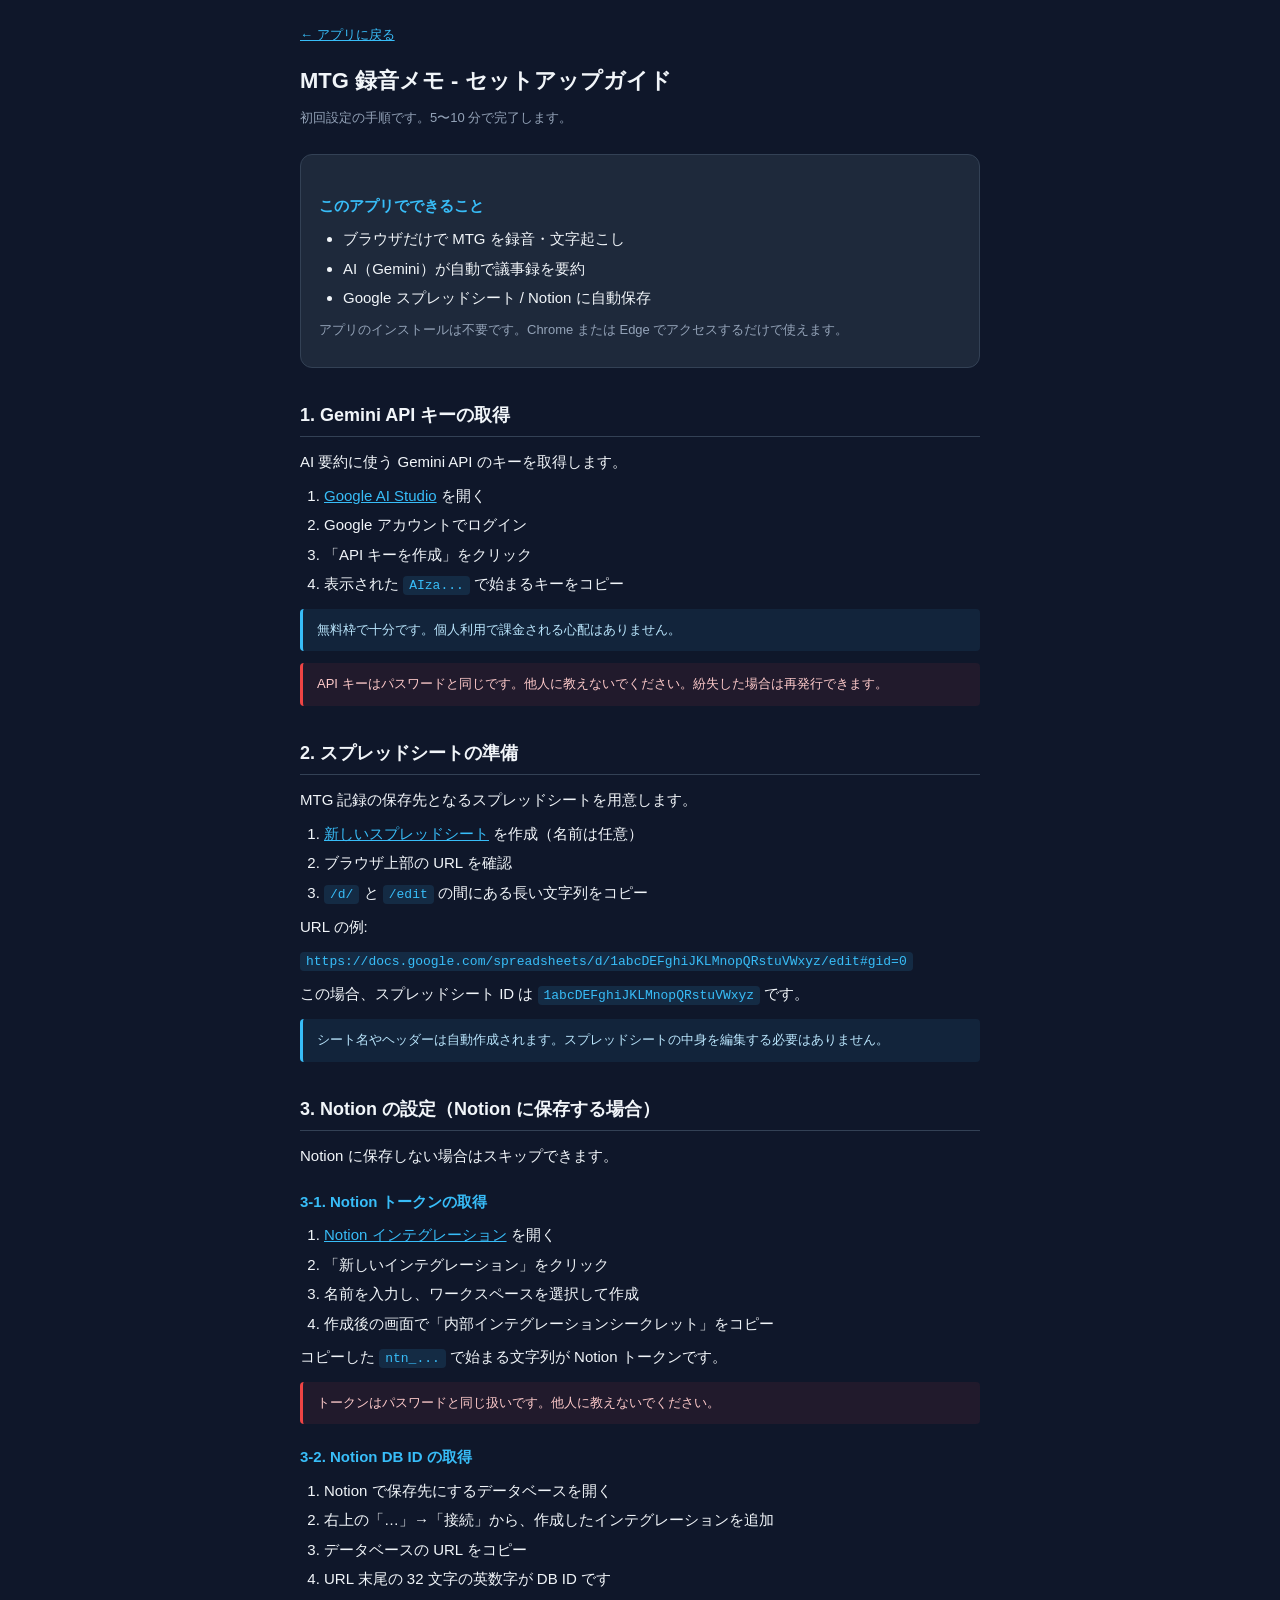
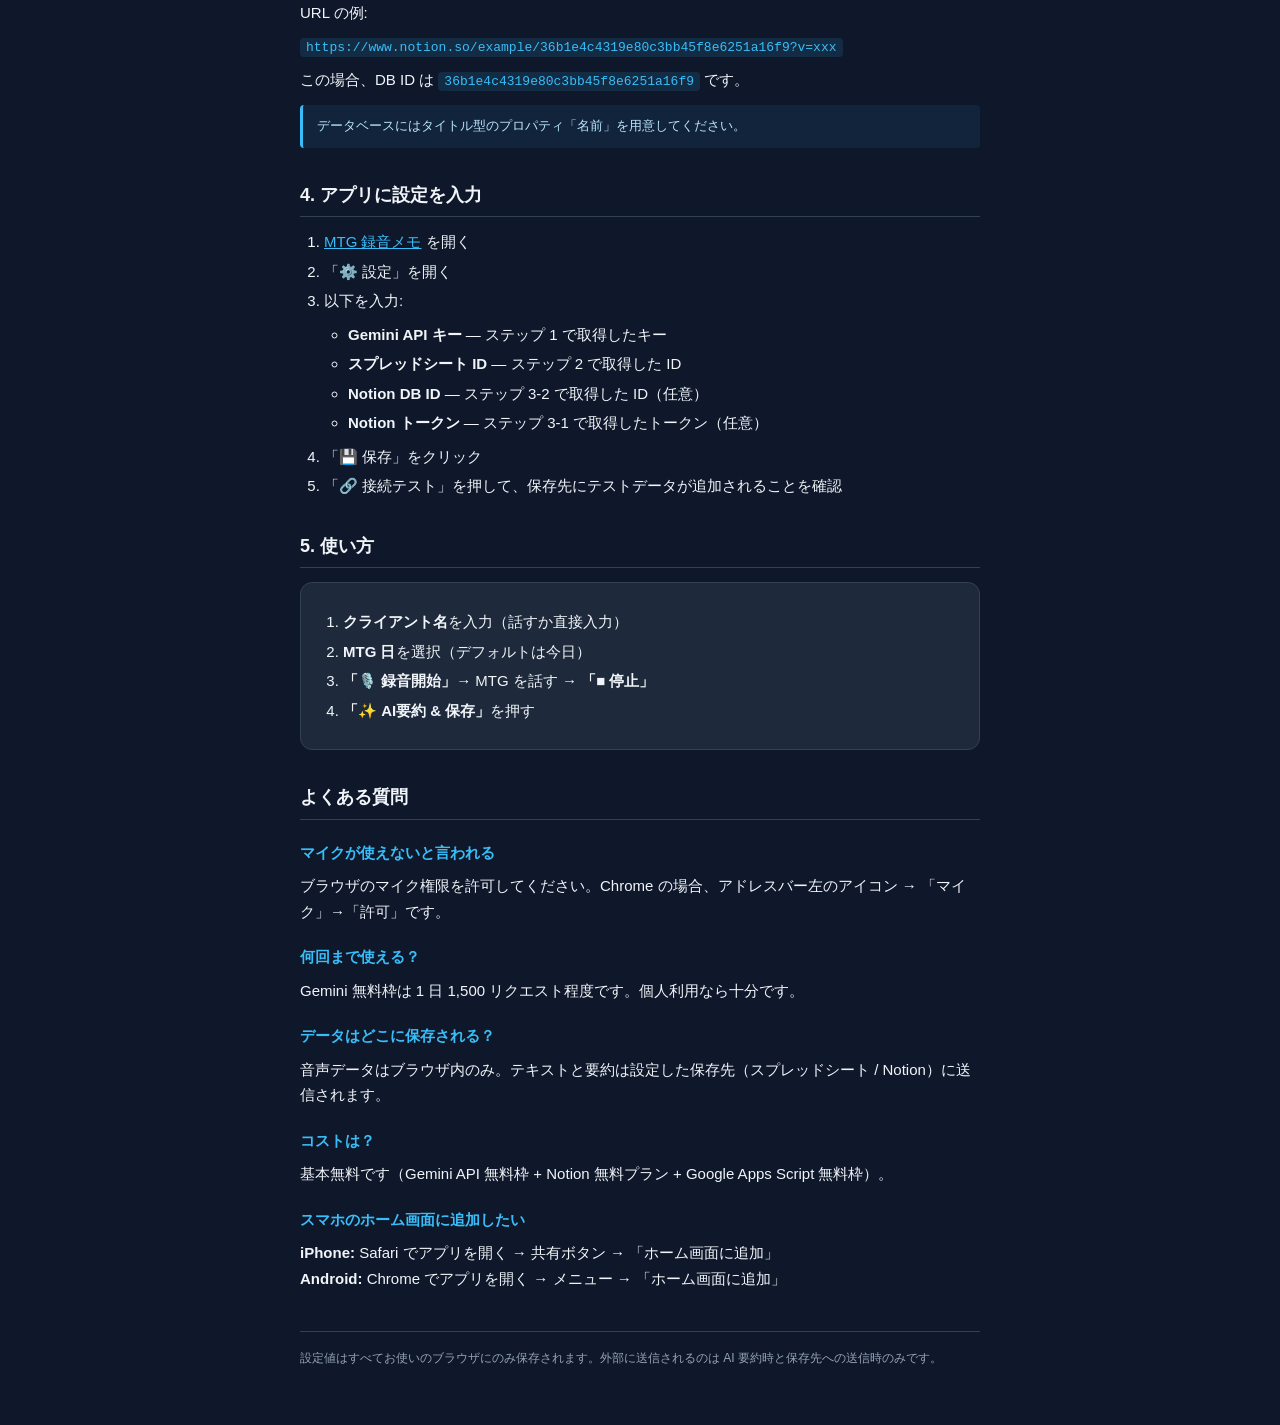
==== guide.html @ d0d7f5aa "Add guide.html for users, slim README to admin-only Create a standalone HTML setup guide served via " ====
<!DOCTYPE html>
<html lang="ja">
<head>
<meta charset="UTF-8">
<meta name="viewport" content="width=device-width, initial-scale=1.0">
<title>MTG 録音メモ - セットアップガイド</title>
<style>
:root { --bg: #0f172a; --card: #1e293b; --text: #f1f5f9; --muted: #94a3b8; --accent: #38bdf8; --border: #334155; --success: #22c55e; }
* { box-sizing: border-box; margin: 0; padding: 0; }
body { font-family: -apple-system, BlinkMacSystemFont, "Segoe UI", "Hiragino Sans", "Yu Gothic UI", sans-serif; background: var(--bg); color: var(--text); min-height: 100vh; padding: 20px 16px 60px; line-height: 1.7; }
.container { max-width: 680px; margin: 0 auto; }
h1 { font-size: 22px; margin-bottom: 4px; }
.subtitle { color: var(--muted); font-size: 13px; margin-bottom: 24px; }
h2 { font-size: 18px; margin: 32px 0 12px; padding-bottom: 6px; border-bottom: 1px solid var(--border); }
h3 { font-size: 15px; margin: 20px 0 8px; color: var(--accent); }
p { margin: 8px 0; font-size: 15px; }
ul, ol { margin: 8px 0 8px 24px; font-size: 15px; }
li { margin: 4px 0; }
code { background: rgba(56,189,248,.12); color: var(--accent); padding: 2px 6px; border-radius: 4px; font-size: 13px; word-break: break-all; }
a { color: var(--accent); }
.card { background: var(--card); border: 1px solid var(--border); border-radius: 12px; padding: 18px; margin: 14px 0; }
.note { background: rgba(56,189,248,.08); border-left: 3px solid var(--accent); padding: 10px 14px; border-radius: 4px; font-size: 13px; color: #bae6fd; margin: 12px 0; }
.warn { background: rgba(239,68,68,.08); border-left: 3px solid #ef4444; padding: 10px 14px; border-radius: 4px; font-size: 13px; color: #fecaca; margin: 12px 0; }
.back { display: inline-block; margin-bottom: 16px; font-size: 13px; }
</style>
</head>
<body>
<div class="container">

<a class="back" href="./">← アプリに戻る</a>
<h1>MTG 録音メモ - セットアップガイド</h1>
<p class="subtitle">初回設定の手順です。5〜10 分で完了します。</p>

<div class="card">
  <h3>このアプリでできること</h3>
  <ul>
    <li>ブラウザだけで MTG を録音・文字起こし</li>
    <li>AI（Gemini）が自動で議事録を要約</li>
    <li>Google スプレッドシート / Notion に自動保存</li>
  </ul>
  <p style="font-size:13px;color:var(--muted);margin-top:8px;">アプリのインストールは不要です。Chrome または Edge でアクセスするだけで使えます。</p>
</div>

<h2>1. Gemini API キーの取得</h2>
<p>AI 要約に使う Gemini API のキーを取得します。</p>
<ol>
  <li><a href="https://aistudio.google.com/app/apikey" target="_blank" rel="noopener">Google AI Studio</a> を開く</li>
  <li>Google アカウントでログイン</li>
  <li>「API キーを作成」をクリック</li>
  <li>表示された <code>AIza...</code> で始まるキーをコピー</li>
</ol>
<div class="note">無料枠で十分です。個人利用で課金される心配はありません。</div>
<div class="warn">API キーはパスワードと同じです。他人に教えないでください。紛失した場合は再発行できます。</div>

<h2>2. スプレッドシートの準備</h2>
<p>MTG 記録の保存先となるスプレッドシートを用意します。</p>
<ol>
  <li><a href="https://sheets.new" target="_blank" rel="noopener">新しいスプレッドシート</a> を作成（名前は任意）</li>
  <li>ブラウザ上部の URL を確認</li>
  <li><code>/d/</code> と <code>/edit</code> の間にある長い文字列をコピー</li>
</ol>
<p>URL の例:</p>
<p><code>https://docs.google.com/spreadsheets/d/1abcDEFghiJKLMnopQRstuVWxyz/edit#gid=0</code></p>
<p>この場合、スプレッドシート ID は <code>1abcDEFghiJKLMnopQRstuVWxyz</code> です。</p>
<div class="note">シート名やヘッダーは自動作成されます。スプレッドシートの中身を編集する必要はありません。</div>

<h2>3. Notion の設定（Notion に保存する場合）</h2>
<p>Notion に保存しない場合はスキップできます。</p>

<h3>3-1. Notion トークンの取得</h3>
<ol>
  <li><a href="https://www.notion.so/my-integrations" target="_blank" rel="noopener">Notion インテグレーション</a> を開く</li>
  <li>「新しいインテグレーション」をクリック</li>
  <li>名前を入力し、ワークスペースを選択して作成</li>
  <li>作成後の画面で「内部インテグレーションシークレット」をコピー</li>
</ol>
<p>コピーした <code>ntn_...</code> で始まる文字列が Notion トークンです。</p>
<div class="warn">トークンはパスワードと同じ扱いです。他人に教えないでください。</div>

<h3>3-2. Notion DB ID の取得</h3>
<ol>
  <li>Notion で保存先にするデータベースを開く</li>
  <li>右上の「…」→「接続」から、作成したインテグレーションを追加</li>
  <li>データベースの URL をコピー</li>
  <li>URL 末尾の 32 文字の英数字が DB ID です</li>
</ol>
<p>URL の例:</p>
<p><code>https://www.notion.so/example/36b1e4c4319e80c3bb45f8e6251a16f9?v=xxx</code></p>
<p>この場合、DB ID は <code>36b1e4c4319e80c3bb45f8e6251a16f9</code> です。</p>
<div class="note">データベースにはタイトル型のプロパティ「名前」を用意してください。</div>

<h2>4. アプリに設定を入力</h2>
<ol>
  <li><a href="./">MTG 録音メモ</a> を開く</li>
  <li>「⚙️ 設定」を開く</li>
  <li>以下を入力:
    <ul>
      <li><strong>Gemini API キー</strong> — ステップ 1 で取得したキー</li>
      <li><strong>スプレッドシート ID</strong> — ステップ 2 で取得した ID</li>
      <li><strong>Notion DB ID</strong> — ステップ 3-2 で取得した ID（任意）</li>
      <li><strong>Notion トークン</strong> — ステップ 3-1 で取得したトークン（任意）</li>
    </ul>
  </li>
  <li>「💾 保存」をクリック</li>
  <li>「🔗 接続テスト」を押して、保存先にテストデータが追加されることを確認</li>
</ol>

<h2>5. 使い方</h2>
<div class="card">
  <ol>
    <li><strong>クライアント名</strong>を入力（話すか直接入力）</li>
    <li><strong>MTG 日</strong>を選択（デフォルトは今日）</li>
    <li><strong>「🎙️ 録音開始」</strong>→ MTG を話す → <strong>「■ 停止」</strong></li>
    <li><strong>「✨ AI要約 & 保存」</strong>を押す</li>
  </ol>
</div>

<h2>よくある質問</h2>
<h3>マイクが使えないと言われる</h3>
<p>ブラウザのマイク権限を許可してください。Chrome の場合、アドレスバー左のアイコン → 「マイク」→「許可」です。</p>

<h3>何回まで使える？</h3>
<p>Gemini 無料枠は 1 日 1,500 リクエスト程度です。個人利用なら十分です。</p>

<h3>データはどこに保存される？</h3>
<p>音声データはブラウザ内のみ。テキストと要約は設定した保存先（スプレッドシート / Notion）に送信されます。</p>

<h3>コストは？</h3>
<p>基本無料です（Gemini API 無料枠 + Notion 無料プラン + Google Apps Script 無料枠）。</p>

<h3>スマホのホーム画面に追加したい</h3>
<p><strong>iPhone:</strong> Safari でアプリを開く → 共有ボタン → 「ホーム画面に追加」<br>
<strong>Android:</strong> Chrome でアプリを開く → メニュー → 「ホーム画面に追加」</p>

<div style="margin-top:40px;padding-top:16px;border-top:1px solid var(--border);font-size:12px;color:var(--muted);">
  設定値はすべてお使いのブラウザにのみ保存されます。外部に送信されるのは AI 要約時と保存先への送信時のみです。
</div>

</div>
</body>
</html>
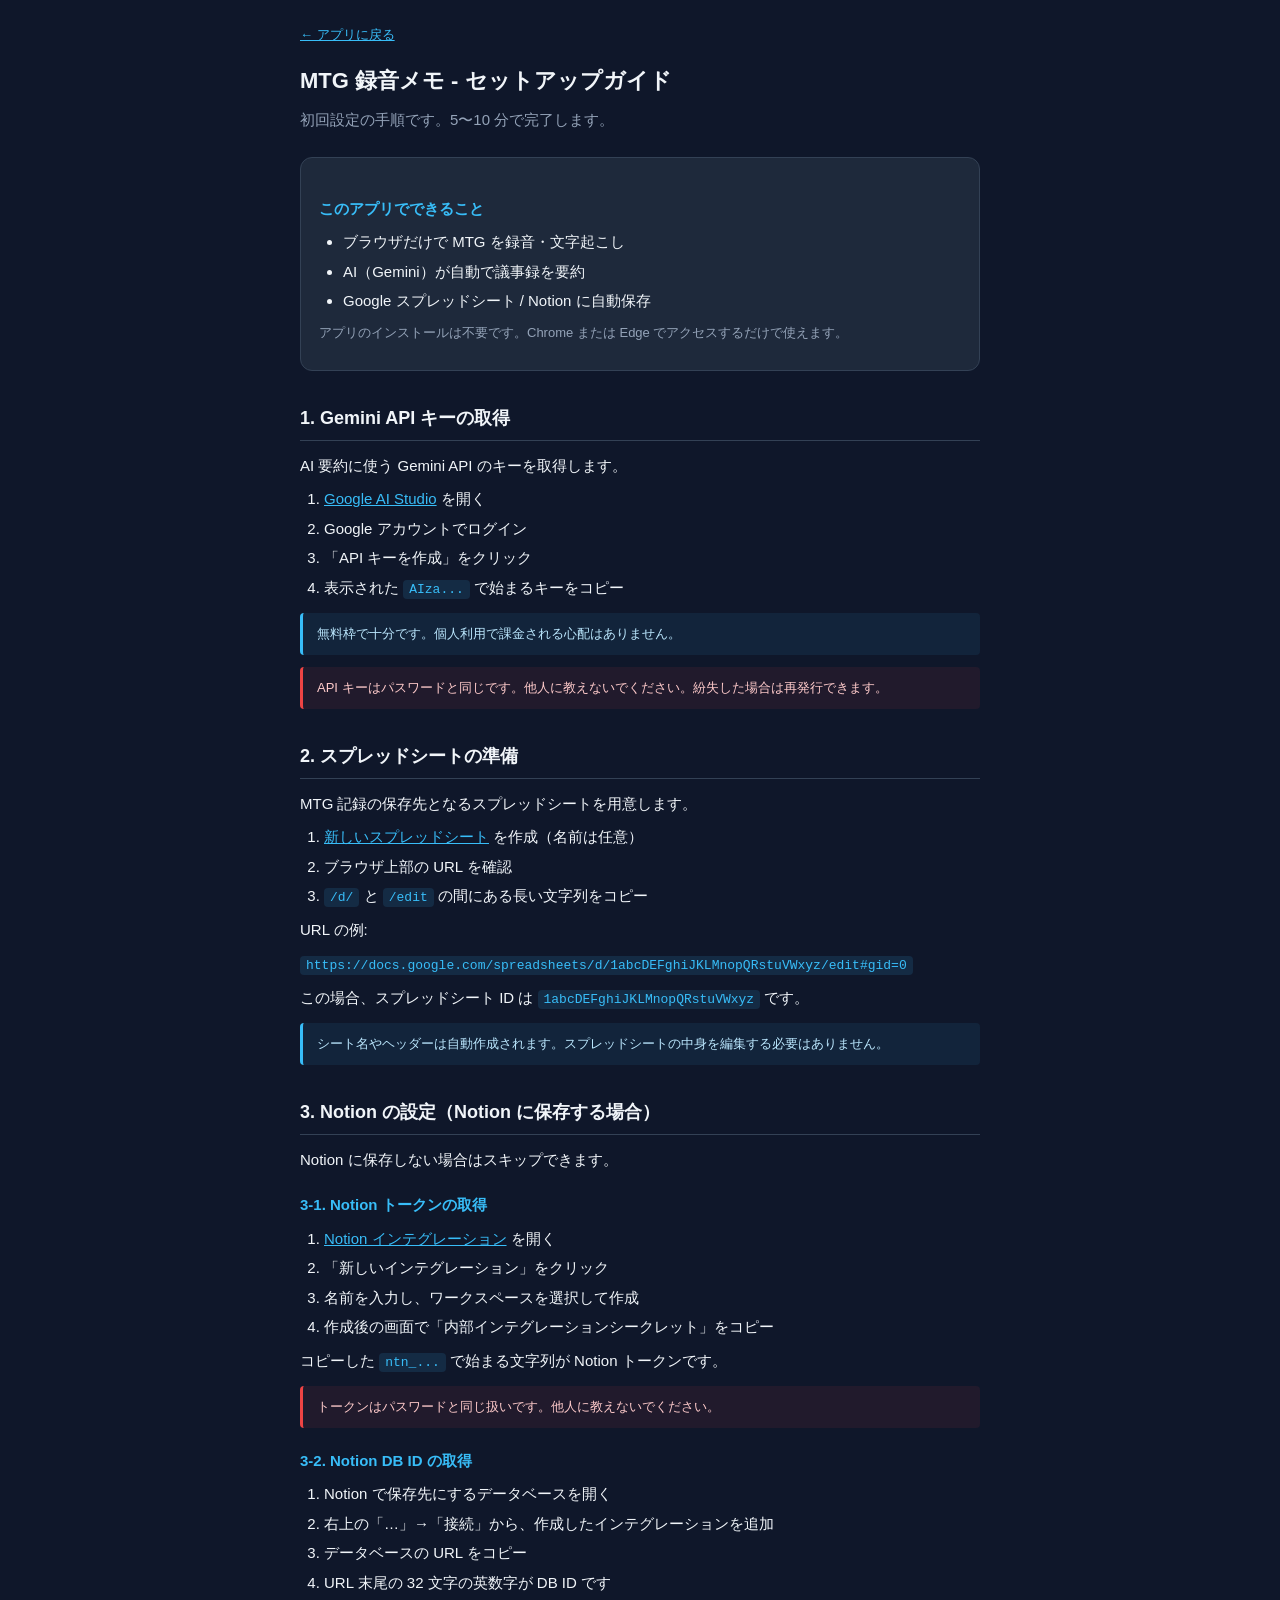
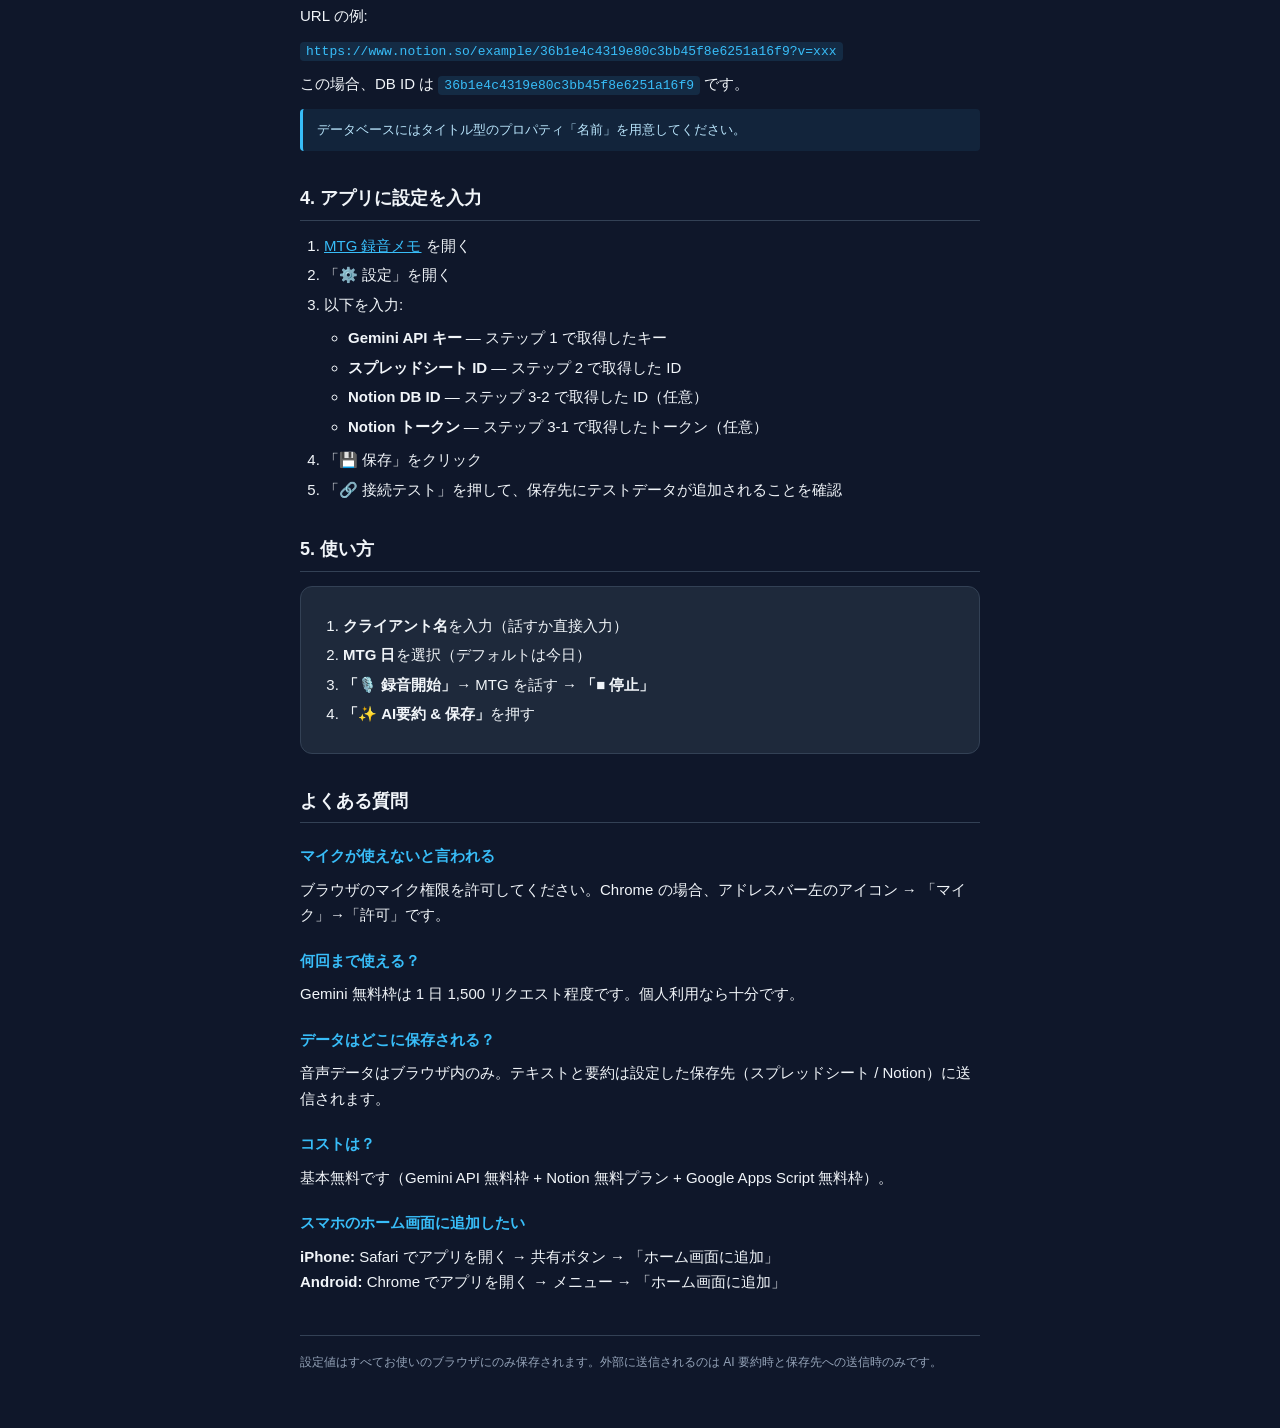
==== commit fcf6ecf6: "style: CSS を外部スタイルシート (style.css) に分離 - index.html と guide.html のインライン <style> ブロックを style.css に統合 -" ====
--- a/guide.html
+++ b/guide.html
@@ -4,27 +4,9 @@
 <meta charset="UTF-8">
 <meta name="viewport" content="width=device-width, initial-scale=1.0">
 <title>MTG 録音メモ - セットアップガイド</title>
-<style>
-:root { --bg: #0f172a; --card: #1e293b; --text: #f1f5f9; --muted: #94a3b8; --accent: #38bdf8; --border: #334155; --success: #22c55e; }
-* { box-sizing: border-box; margin: 0; padding: 0; }
-body { font-family: -apple-system, BlinkMacSystemFont, "Segoe UI", "Hiragino Sans", "Yu Gothic UI", sans-serif; background: var(--bg); color: var(--text); min-height: 100vh; padding: 20px 16px 60px; line-height: 1.7; }
-.container { max-width: 680px; margin: 0 auto; }
-h1 { font-size: 22px; margin-bottom: 4px; }
-.subtitle { color: var(--muted); font-size: 13px; margin-bottom: 24px; }
-h2 { font-size: 18px; margin: 32px 0 12px; padding-bottom: 6px; border-bottom: 1px solid var(--border); }
-h3 { font-size: 15px; margin: 20px 0 8px; color: var(--accent); }
-p { margin: 8px 0; font-size: 15px; }
-ul, ol { margin: 8px 0 8px 24px; font-size: 15px; }
-li { margin: 4px 0; }
-code { background: rgba(56,189,248,.12); color: var(--accent); padding: 2px 6px; border-radius: 4px; font-size: 13px; word-break: break-all; }
-a { color: var(--accent); }
-.card { background: var(--card); border: 1px solid var(--border); border-radius: 12px; padding: 18px; margin: 14px 0; }
-.note { background: rgba(56,189,248,.08); border-left: 3px solid var(--accent); padding: 10px 14px; border-radius: 4px; font-size: 13px; color: #bae6fd; margin: 12px 0; }
-.warn { background: rgba(239,68,68,.08); border-left: 3px solid #ef4444; padding: 10px 14px; border-radius: 4px; font-size: 13px; color: #fecaca; margin: 12px 0; }
-.back { display: inline-block; margin-bottom: 16px; font-size: 13px; }
-</style>
+<link rel="stylesheet" href="style.css">
 </head>
-<body>
+<body class="guide">
 <div class="container">
 
 <a class="back" href="./">← アプリに戻る</a>
--- a/style.css
+++ b/style.css
@@ -0,0 +1,183 @@
+/* ===== CSS 変数 ===== */
+:root {
+  --bg: #0f172a; --card: #1e293b; --text: #f1f5f9;
+  --muted: #94a3b8; --accent: #38bdf8; --danger: #ef4444;
+  --success: #22c55e; --border: #334155;
+}
+
+/* ===== リセット ===== */
+* { box-sizing: border-box; margin: 0; padding: 0; }
+
+/* ===== ベース ===== */
+body {
+  font-family: -apple-system, BlinkMacSystemFont, "Segoe UI", "Hiragino Sans", "Yu Gothic UI", sans-serif;
+  background: var(--bg); color: var(--text);
+  min-height: 100vh; padding: 20px 16px 48px;
+}
+.container { max-width: 640px; margin: 0 auto; }
+h1 { font-size: 22px; margin-bottom: 4px; }
+.subtitle { color: var(--muted); font-size: 13px; margin-bottom: 20px; }
+a { color: var(--accent); }
+
+/* ===== カード ===== */
+.card { background: var(--card); border: 1px solid var(--border); border-radius: 12px; padding: 18px; margin-bottom: 14px; }
+.card h2 { font-size: 16px; margin-bottom: 14px; display: flex; align-items: center; gap: 8px; }
+
+/* ===== フォーム ===== */
+.field-block { margin-bottom: 18px; }
+.field-label {
+  display: flex; align-items: center; justify-content: space-between;
+  font-size: 14px; font-weight: 600; margin-bottom: 8px;
+}
+.field-label .hint { font-size: 11px; font-weight: 400; color: var(--muted); }
+.field {
+  width: 100%; background: #0f172a;
+  border: 1px solid var(--border); border-radius: 8px;
+  padding: 11px 13px; color: var(--text); font-size: 15px;
+}
+.field:focus { outline: none; border-color: var(--accent); }
+
+/* ===== クライアント名インライン録音 ===== */
+.inline-rec { display: flex; gap: 8px; }
+.inline-rec .field { flex: 1; }
+.rec-btn-sm {
+  background: var(--accent); color: #0f172a;
+  border: 0; padding: 0 14px; font-size: 14px; font-weight: 600;
+  border-radius: 8px; cursor: pointer; min-height: 44px;
+  white-space: nowrap; display: inline-flex; align-items: center; gap: 4px;
+  transition: opacity .15s;
+}
+.rec-btn-sm:hover { opacity: .88; }
+.rec-btn-sm:disabled { opacity: .4; cursor: not-allowed; }
+.rec-btn-sm.recording { background: var(--danger); color: white; animation: pulse 1.2s infinite; }
+@keyframes pulse { 0%,100%{opacity:1} 50%{opacity:.7} }
+
+/* ===== MTG 内容録音エリア ===== */
+.content-rec {
+  background: #0f172a; border: 1px dashed var(--border);
+  border-radius: 8px; padding: 14px;
+}
+.rec-row { display: flex; gap: 10px; align-items: center; margin-bottom: 10px; flex-wrap: wrap; }
+.rec-btn-lg {
+  background: var(--accent); color: #0f172a;
+  border: 0; padding: 12px 22px; font-size: 15px; font-weight: 700;
+  border-radius: 8px; cursor: pointer; min-height: 48px;
+  display: inline-flex; align-items: center; gap: 6px;
+  transition: opacity .15s;
+}
+.rec-btn-lg:hover { opacity: .88; }
+.rec-btn-lg:disabled { opacity: .4; cursor: not-allowed; }
+.rec-btn-lg.recording { background: var(--danger); color: white; }
+.stop-btn { background: var(--danger); color: white; border: 0; padding: 12px 22px; font-size: 15px; font-weight: 700; border-radius: 8px; cursor: pointer; min-height: 48px; }
+.stop-btn:disabled { opacity: .4; cursor: not-allowed; }
+
+.rec-status { display: flex; align-items: center; gap: 8px; font-size: 13px; color: var(--muted); }
+.dot { width: 8px; height: 8px; border-radius: 50%; background: var(--muted); }
+.dot.live { background: var(--danger); animation: blink 1s ease-in-out infinite; }
+@keyframes blink { 0%,100%{opacity:1} 50%{opacity:.2} }
+.timer { font-variant-numeric: tabular-nums; font-weight: 700; min-width: 48px; }
+
+.transcript {
+  min-height: 80px; max-height: 220px; overflow-y: auto;
+  padding: 10px 12px; background: rgba(15,23,42,.6);
+  border-radius: 6px; font-size: 14px; line-height: 1.55;
+  white-space: pre-wrap; word-break: break-word;
+}
+.transcript .interim { color: var(--muted); }
+.transcript .ph { color: var(--muted); font-style: italic; }
+
+/* ===== 保存ボタン・保存先選択 ===== */
+.save-area { padding-top: 6px; }
+.save-btn {
+  width: 100%; background: var(--success); color: #0f172a;
+  border: 0; padding: 16px; font-size: 16px; font-weight: 700;
+  border-radius: 10px; cursor: pointer; min-height: 56px;
+  transition: opacity .15s;
+}
+.save-btn:hover { opacity: .9; }
+.save-btn:disabled { background: var(--border); color: var(--muted); cursor: not-allowed; }
+
+.dest-row { display: flex; gap: 10px; flex-wrap: wrap; }
+.dest-chip {
+  display: inline-flex; align-items: center; gap: 6px;
+  background: #0f172a; border: 2px solid var(--border);
+  border-radius: 8px; padding: 10px 14px; cursor: pointer;
+  font-size: 14px; transition: border-color .15s, background .15s;
+  min-height: 44px;
+}
+.dest-chip:has(input:checked) { border-color: var(--accent); background: rgba(56,189,248,.1); }
+.dest-chip input { margin: 0; cursor: pointer; }
+
+/* ===== 保存中オーバーレイ ===== */
+.saving-overlay {
+  position: fixed; inset: 0; background: rgba(15,23,42,.92);
+  display: none; align-items: center; justify-content: center;
+  z-index: 999; padding: 20px;
+}
+.saving-overlay.show { display: flex; }
+.saving-box {
+  background: var(--card); border: 1px solid var(--border);
+  border-radius: 12px; padding: 24px; max-width: 400px; width: 100%;
+}
+.saving-title { font-size: 18px; font-weight: 700; margin-bottom: 20px; text-align: center; }
+.saving-list { display: flex; flex-direction: column; gap: 14px; }
+.saving-row { display: flex; align-items: center; gap: 10px; font-size: 14px; }
+.saving-icon { font-size: 20px; width: 28px; text-align: center; }
+.saving-row.pending { color: var(--muted); }
+.saving-done-btn { margin-top: 18px; width: 100%; background: var(--accent); color: #0f172a; border: 0; padding: 12px; font-size: 14px; font-weight: 700; border-radius: 8px; cursor: pointer; display: none; }
+.saving-done-btn.show { display: block; }
+
+/* ===== 録音履歴リスト ===== */
+.list-top { display: flex; justify-content: space-between; align-items: center; margin-bottom: 12px; flex-wrap: wrap; gap: 8px; }
+.list-top h2 { font-size: 16px; }
+.search { background: #0f172a; border: 1px solid var(--border); border-radius: 8px; padding: 7px 11px; color: var(--text); font-size: 13px; width: 170px; }
+.badge { background: var(--border); color: var(--text); padding: 1px 7px; border-radius: 10px; font-size: 11px; }
+.mtg-card { background: #0f172a; border: 1px solid var(--border); border-radius: 10px; padding: 14px; margin-bottom: 10px; }
+.mtg-client { font-size: 17px; font-weight: 700; margin-bottom: 2px; }
+.mtg-date   { font-size: 13px; color: var(--accent); margin-bottom: 6px; }
+.mtg-meta   { font-size: 11px; color: var(--muted); display: flex; gap: 10px; margin-bottom: 8px; flex-wrap: wrap; }
+.mtg-summary {
+  font-size: 13px; color: #d1fae5;
+  background: rgba(34,197,94,.08); border-left: 3px solid var(--success);
+  padding: 8px 10px; border-radius: 4px; line-height: 1.55;
+  margin-bottom: 8px; white-space: pre-wrap; word-break: break-word;
+}
+.mtg-sent   { font-size: 11px; color: var(--success); margin-bottom: 6px; }
+.mtg-audio  { width: 100%; height: 32px; margin: 6px 0; display: block; }
+.mtg-actions { display: flex; gap: 6px; flex-wrap: wrap; }
+.empty      { text-align: center; color: var(--muted); padding: 28px; font-size: 14px; }
+
+.btn-ghost { background: transparent; color: var(--text); border: 1px solid var(--border); padding: 8px 14px; font-size: 13px; border-radius: 6px; cursor: pointer; }
+.btn-ghost:hover { opacity: .8; }
+
+.notice { background: rgba(239,68,68,.1); border: 1px solid var(--danger); color: #fecaca; padding: 10px 12px; border-radius: 8px; margin-bottom: 12px; font-size: 13px; }
+.info   { background: rgba(56,189,248,.1); border: 1px solid var(--accent); color: #bae6fd; padding: 10px 12px; border-radius: 8px; margin-bottom: 12px; font-size: 13px; line-height: 1.5; }
+
+/* ===== 設定パネル ===== */
+details > summary { cursor: pointer; font-size: 14px; font-weight: 600; user-select: none; padding: 2px 0; }
+details[open] > summary { margin-bottom: 14px; }
+.set-row { display: flex; gap: 8px; align-items: center; flex-wrap: wrap; margin-bottom: 10px; }
+.set-row input[type="password"], .set-row select {
+  flex: 1; min-width: 200px; background: #0f172a;
+  border: 1px solid var(--border); border-radius: 6px;
+  padding: 7px 10px; color: var(--text); font-size: 13px;
+}
+.flash { font-size: 12px; color: var(--success); opacity: 0; transition: opacity .2s; }
+.flash.show { opacity: 1; }
+.set-note { font-size: 11px; color: var(--muted); margin-top: 6px; line-height: 1.5; }
+.set-label { font-size: 12px; color: var(--muted); margin-bottom: 4px; display: block; }
+
+/* ===== セットアップガイド (guide.html: <body class="guide">) ===== */
+.guide { padding-bottom: 60px; line-height: 1.7; }
+.guide .container { max-width: 680px; }
+.guide .subtitle { margin-bottom: 24px; }
+.guide .card { margin: 14px 0; }
+.guide h2 { font-size: 18px; margin: 32px 0 12px; padding-bottom: 6px; border-bottom: 1px solid var(--border); }
+.guide h3 { font-size: 15px; margin: 20px 0 8px; color: var(--accent); }
+.guide p { margin: 8px 0; font-size: 15px; }
+.guide ul, .guide ol { margin: 8px 0 8px 24px; font-size: 15px; }
+.guide li { margin: 4px 0; }
+.guide code { background: rgba(56,189,248,.12); color: var(--accent); padding: 2px 6px; border-radius: 4px; font-size: 13px; word-break: break-all; }
+.note { background: rgba(56,189,248,.08); border-left: 3px solid var(--accent); padding: 10px 14px; border-radius: 4px; font-size: 13px; color: #bae6fd; margin: 12px 0; }
+.warn { background: rgba(239,68,68,.08); border-left: 3px solid #ef4444; padding: 10px 14px; border-radius: 4px; font-size: 13px; color: #fecaca; margin: 12px 0; }
+.back { display: inline-block; margin-bottom: 16px; font-size: 13px; }
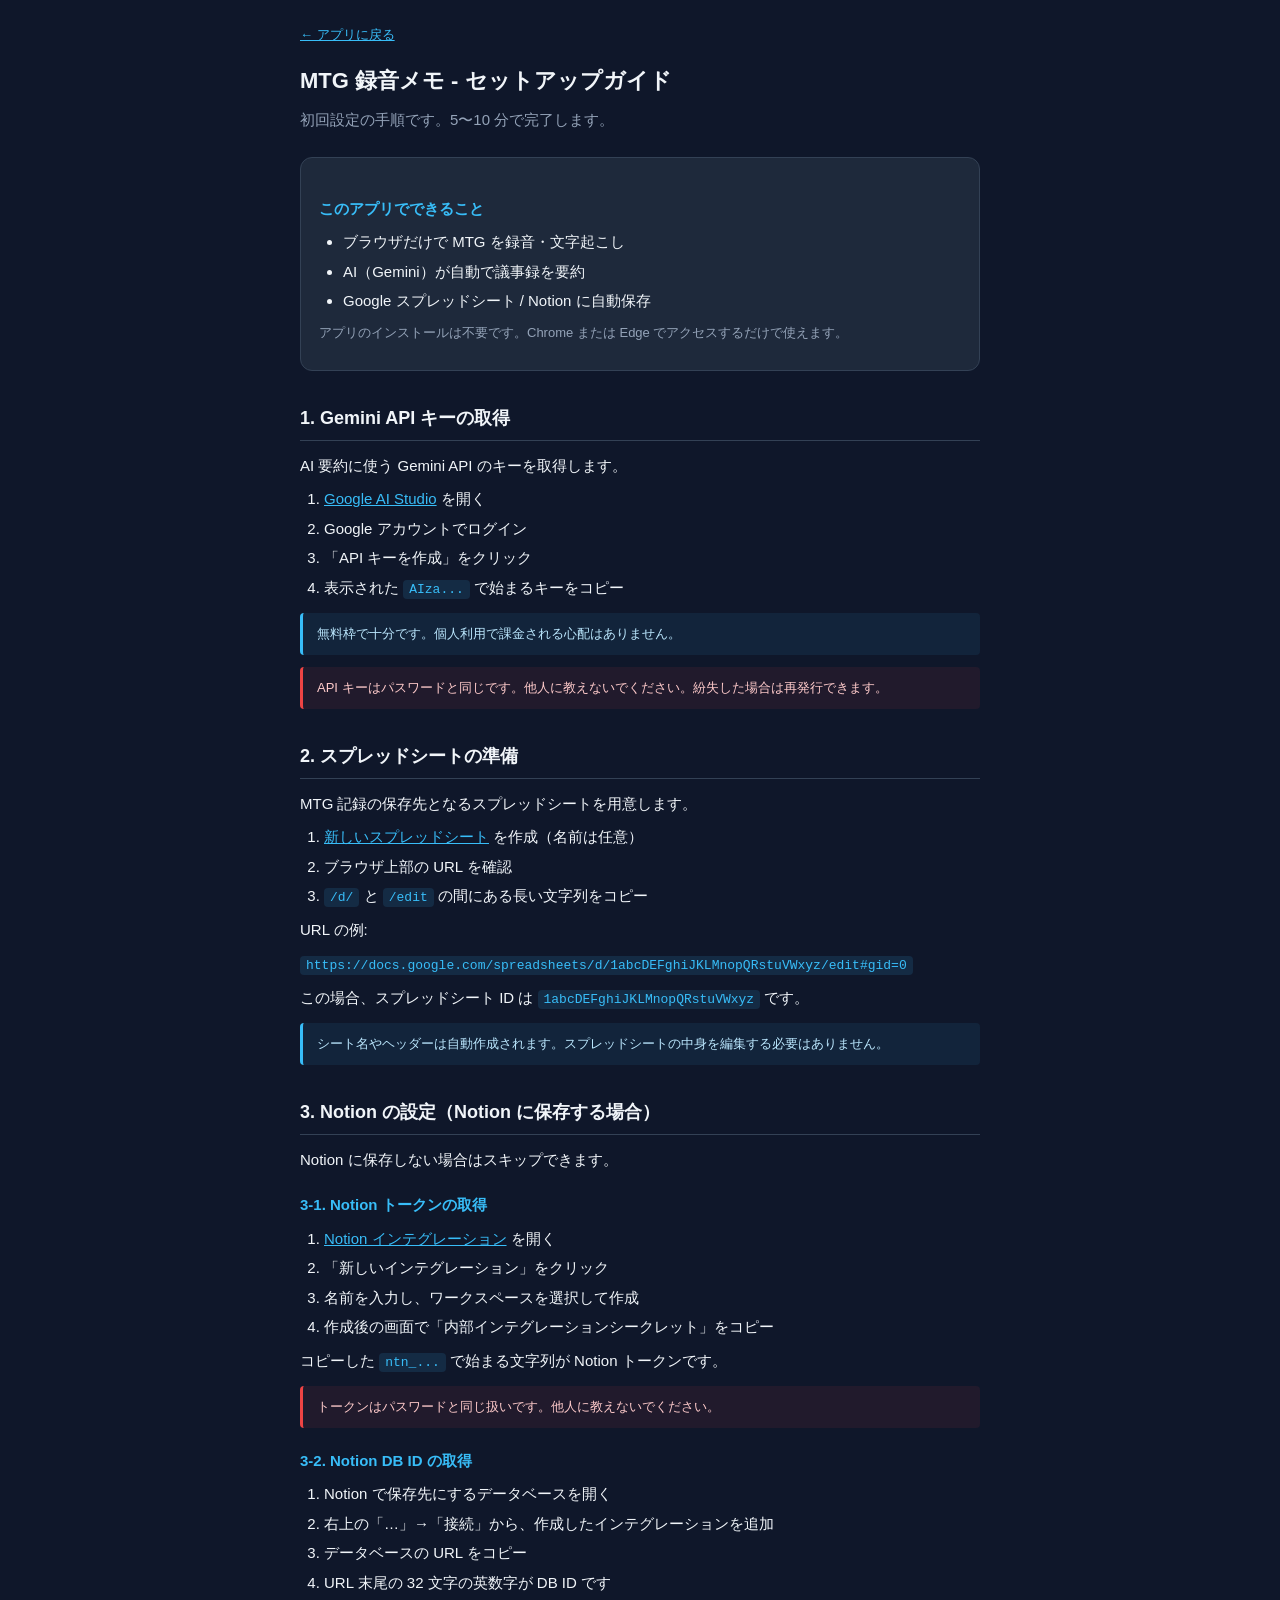
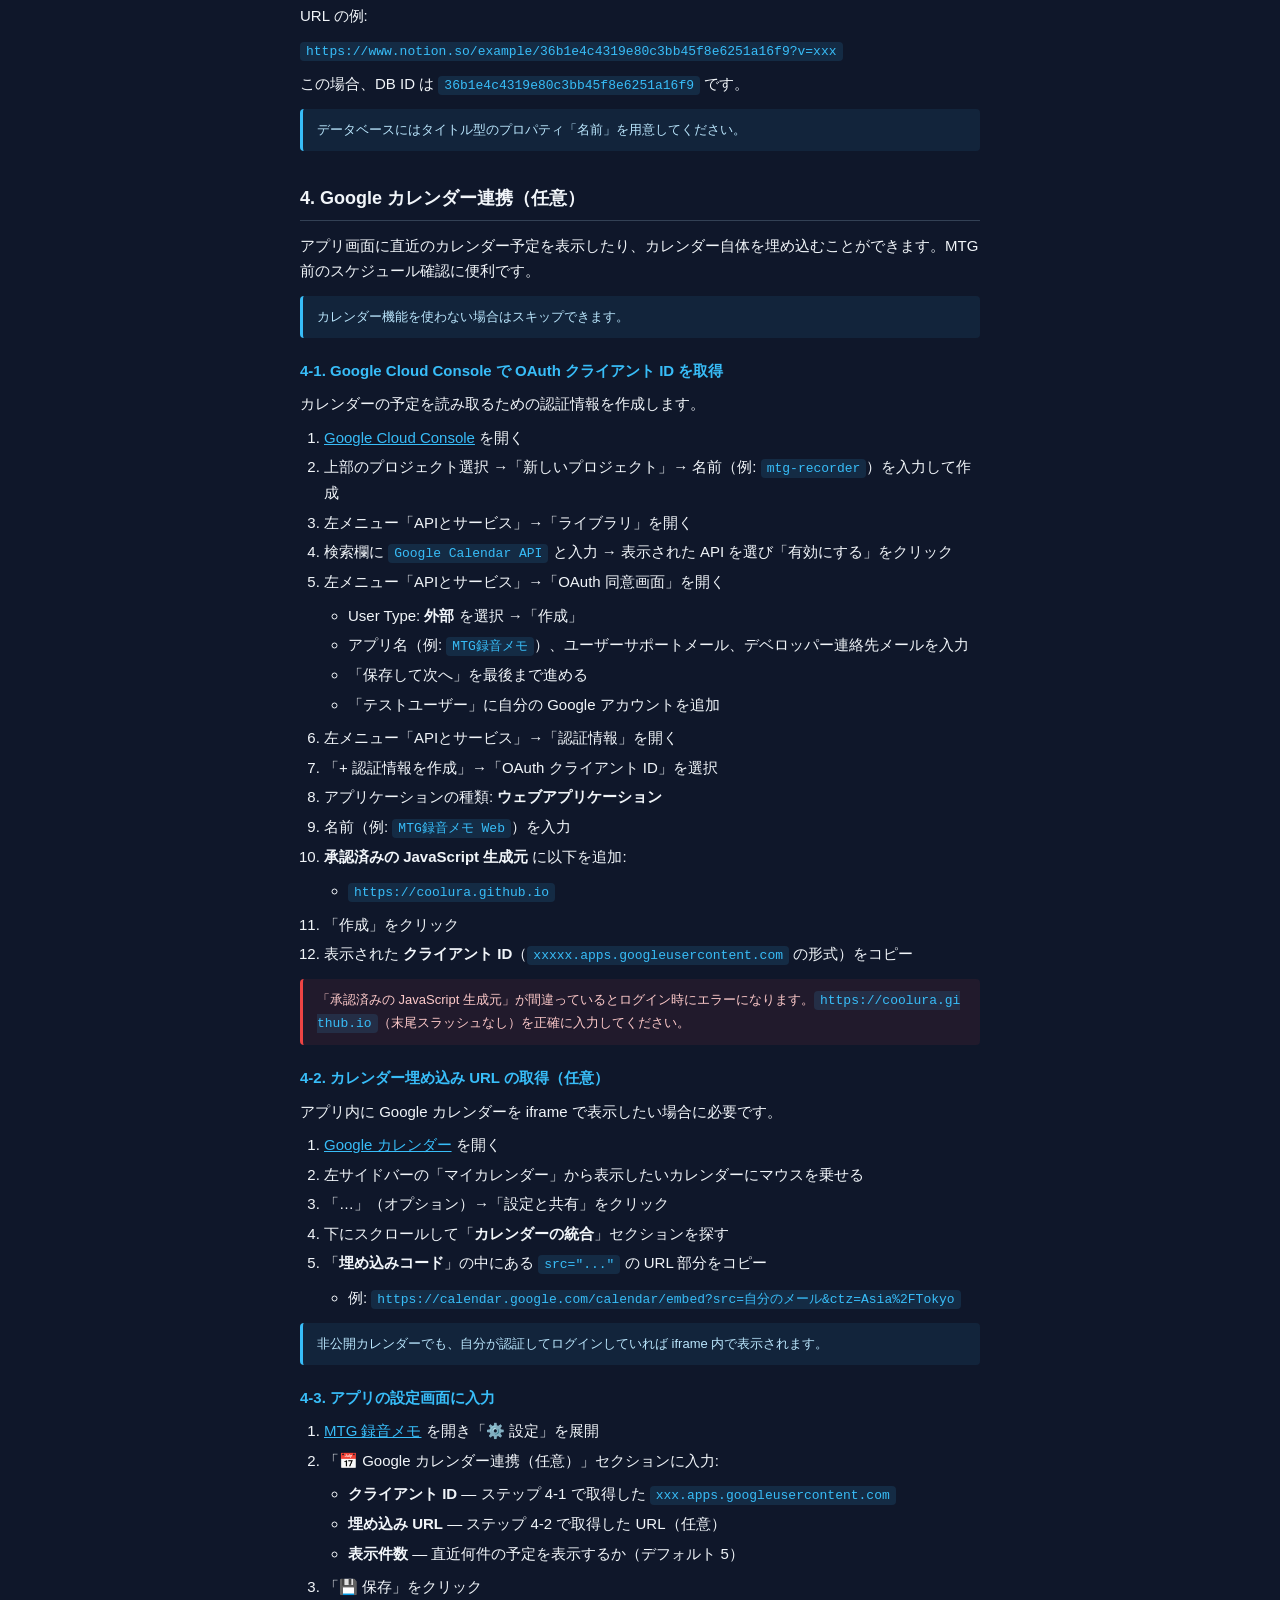
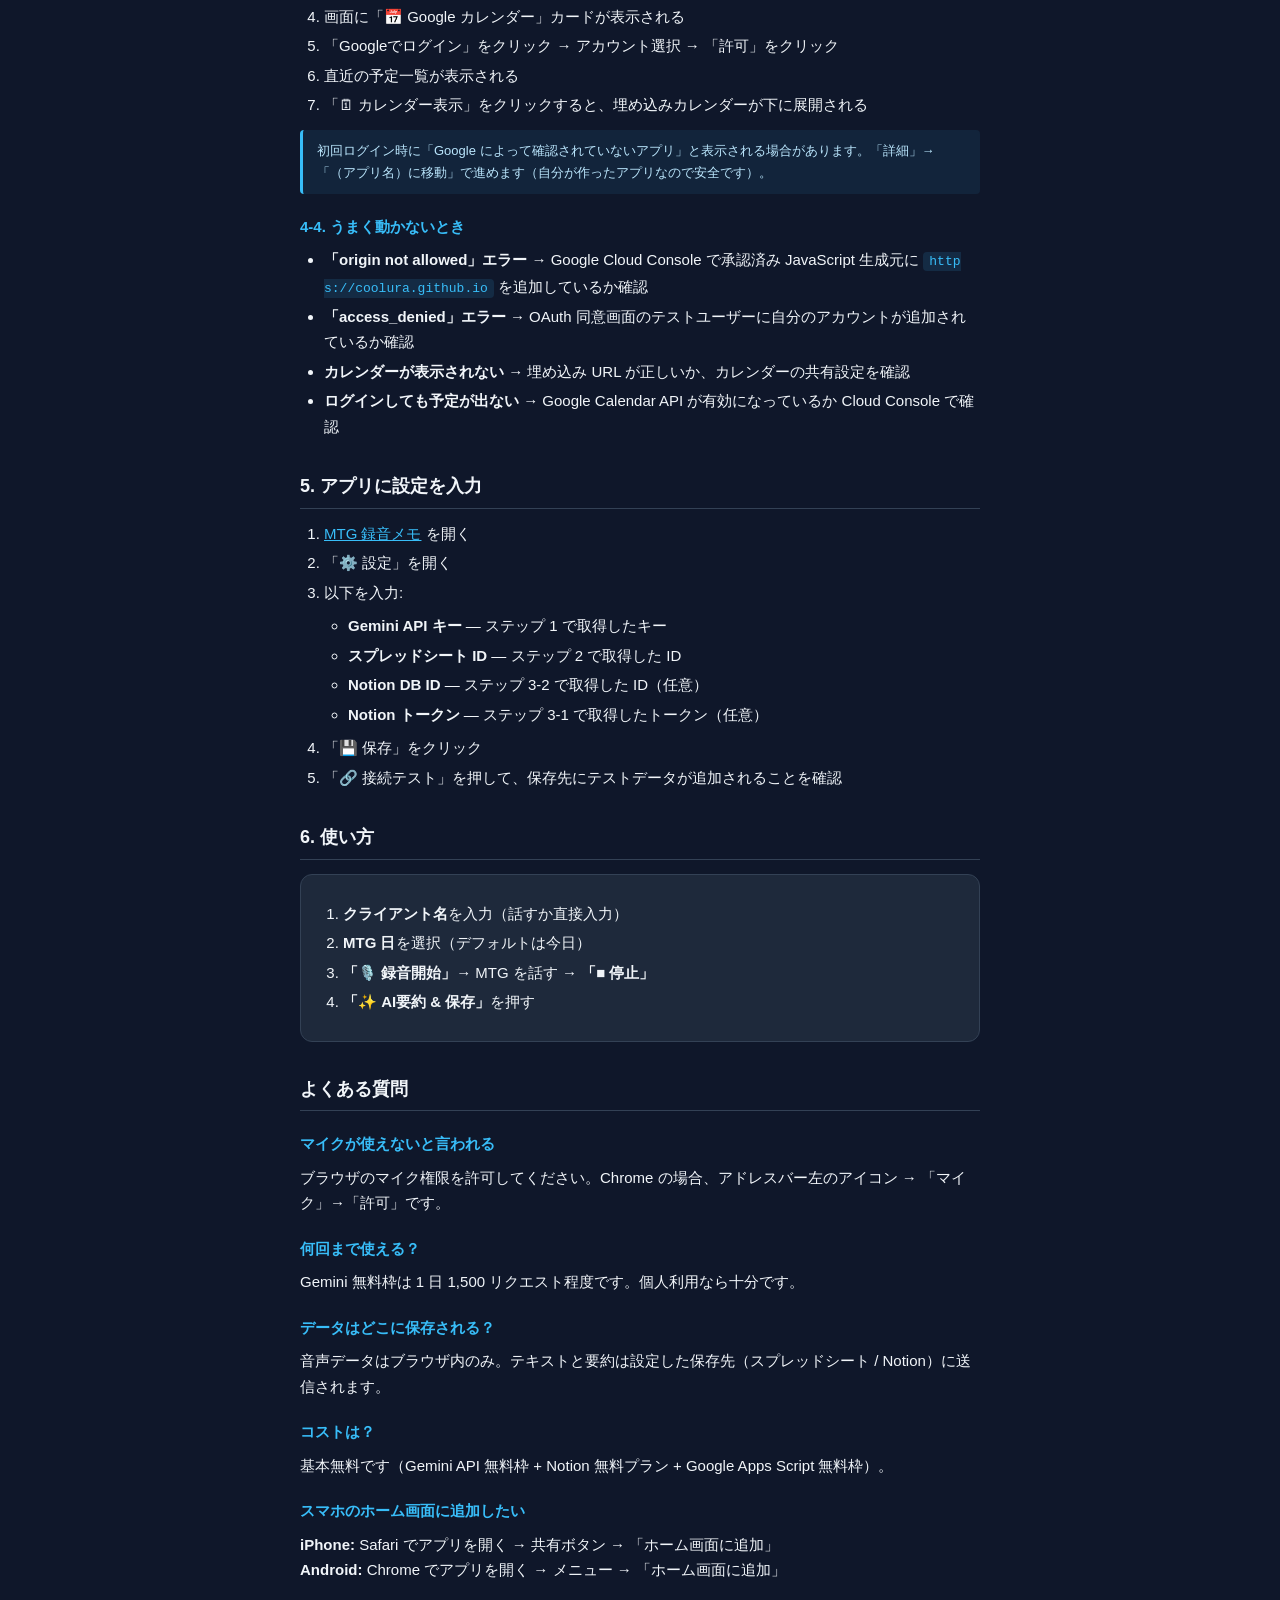
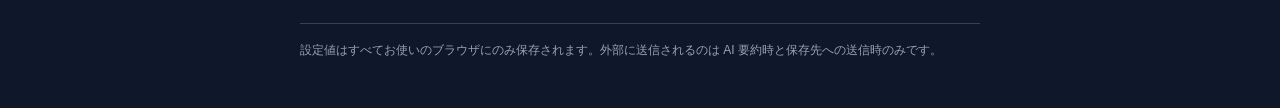
==== commit fbef39d0: "docs: Google カレンダー連携のセットアップ手順を guide.html に追加 - Google Cloud Console での OAuth クライアント ID 取得手順 - カレンダー" ====
--- a/guide.html
+++ b/guide.html
@@ -71,7 +71,81 @@
 <p>この場合、DB ID は <code>36b1e4c4319e80c3bb45f8e6251a16f9</code> です。</p>
 <div class="note">データベースにはタイトル型のプロパティ「名前」を用意してください。</div>
 
-<h2>4. アプリに設定を入力</h2>
+<h2>4. Google カレンダー連携（任意）</h2>
+<p>アプリ画面に直近のカレンダー予定を表示したり、カレンダー自体を埋め込むことができます。MTG前のスケジュール確認に便利です。</p>
+<div class="note">カレンダー機能を使わない場合はスキップできます。</div>
+
+<h3>4-1. Google Cloud Console で OAuth クライアント ID を取得</h3>
+<p>カレンダーの予定を読み取るための認証情報を作成します。</p>
+<ol>
+  <li><a href="https://console.cloud.google.com/" target="_blank" rel="noopener">Google Cloud Console</a> を開く</li>
+  <li>上部のプロジェクト選択 →「新しいプロジェクト」→ 名前（例: <code>mtg-recorder</code>）を入力して作成</li>
+  <li>左メニュー「APIとサービス」→「ライブラリ」を開く</li>
+  <li>検索欄に <code>Google Calendar API</code> と入力 → 表示された API を選び「有効にする」をクリック</li>
+  <li>左メニュー「APIとサービス」→「OAuth 同意画面」を開く
+    <ul>
+      <li>User Type: <strong>外部</strong> を選択 →「作成」</li>
+      <li>アプリ名（例: <code>MTG録音メモ</code>）、ユーザーサポートメール、デベロッパー連絡先メールを入力</li>
+      <li>「保存して次へ」を最後まで進める</li>
+      <li>「テストユーザー」に自分の Google アカウントを追加</li>
+    </ul>
+  </li>
+  <li>左メニュー「APIとサービス」→「認証情報」を開く</li>
+  <li>「+ 認証情報を作成」→「OAuth クライアント ID」を選択</li>
+  <li>アプリケーションの種類: <strong>ウェブアプリケーション</strong></li>
+  <li>名前（例: <code>MTG録音メモ Web</code>）を入力</li>
+  <li><strong>承認済みの JavaScript 生成元</strong> に以下を追加:
+    <ul>
+      <li><code>https://coolura.github.io</code></li>
+    </ul>
+  </li>
+  <li>「作成」をクリック</li>
+  <li>表示された <strong>クライアント ID</strong>（<code>xxxxx.apps.googleusercontent.com</code> の形式）をコピー</li>
+</ol>
+<div class="warn">「承認済みの JavaScript 生成元」が間違っているとログイン時にエラーになります。<code>https://coolura.github.io</code>（末尾スラッシュなし）を正確に入力してください。</div>
+
+<h3>4-2. カレンダー埋め込み URL の取得（任意）</h3>
+<p>アプリ内に Google カレンダーを iframe で表示したい場合に必要です。</p>
+<ol>
+  <li><a href="https://calendar.google.com/" target="_blank" rel="noopener">Google カレンダー</a> を開く</li>
+  <li>左サイドバーの「マイカレンダー」から表示したいカレンダーにマウスを乗せる</li>
+  <li>「…」（オプション）→「設定と共有」をクリック</li>
+  <li>下にスクロールして「<strong>カレンダーの統合</strong>」セクションを探す</li>
+  <li>「<strong>埋め込みコード</strong>」の中にある <code>src="..."</code> の URL 部分をコピー
+    <ul>
+      <li>例: <code>https://calendar.google.com/calendar/embed?src=自分のメール&ctz=Asia%2FTokyo</code></li>
+    </ul>
+  </li>
+</ol>
+<div class="note">非公開カレンダーでも、自分が認証してログインしていれば iframe 内で表示されます。</div>
+
+<h3>4-3. アプリの設定画面に入力</h3>
+<ol>
+  <li><a href="./">MTG 録音メモ</a> を開き「⚙️ 設定」を展開</li>
+  <li>「📅 Google カレンダー連携（任意）」セクションに入力:
+    <ul>
+      <li><strong>クライアント ID</strong> — ステップ 4-1 で取得した <code>xxx.apps.googleusercontent.com</code></li>
+      <li><strong>埋め込み URL</strong> — ステップ 4-2 で取得した URL（任意）</li>
+      <li><strong>表示件数</strong> — 直近何件の予定を表示するか（デフォルト 5）</li>
+    </ul>
+  </li>
+  <li>「💾 保存」をクリック</li>
+  <li>画面に「📅 Google カレンダー」カードが表示される</li>
+  <li>「Googleでログイン」をクリック → アカウント選択 → 「許可」をクリック</li>
+  <li>直近の予定一覧が表示される</li>
+  <li>「🗓 カレンダー表示」をクリックすると、埋め込みカレンダーが下に展開される</li>
+</ol>
+<div class="note">初回ログイン時に「Google によって確認されていないアプリ」と表示される場合があります。「詳細」→「（アプリ名）に移動」で進めます（自分が作ったアプリなので安全です）。</div>
+
+<h3>4-4. うまく動かないとき</h3>
+<ul>
+  <li><strong>「origin not allowed」エラー</strong> → Google Cloud Console で承認済み JavaScript 生成元に <code>https://coolura.github.io</code> を追加しているか確認</li>
+  <li><strong>「access_denied」エラー</strong> → OAuth 同意画面のテストユーザーに自分のアカウントが追加されているか確認</li>
+  <li><strong>カレンダーが表示されない</strong> → 埋め込み URL が正しいか、カレンダーの共有設定を確認</li>
+  <li><strong>ログインしても予定が出ない</strong> → Google Calendar API が有効になっているか Cloud Console で確認</li>
+</ul>
+
+<h2>5. アプリに設定を入力</h2>
 <ol>
   <li><a href="./">MTG 録音メモ</a> を開く</li>
   <li>「⚙️ 設定」を開く</li>
@@ -87,7 +161,7 @@
   <li>「🔗 接続テスト」を押して、保存先にテストデータが追加されることを確認</li>
 </ol>
 
-<h2>5. 使い方</h2>
+<h2>6. 使い方</h2>
 <div class="card">
   <ol>
     <li><strong>クライアント名</strong>を入力（話すか直接入力）</li>
--- a/style.css
+++ b/style.css
@@ -167,6 +167,66 @@
 .set-note { font-size: 11px; color: var(--muted); margin-top: 6px; line-height: 1.5; }
 .set-label { font-size: 12px; color: var(--muted); margin-bottom: 4px; display: block; }
 
+/* ===== 一時停止ボタン ===== */
+.pause-btn {
+  background: #f59e0b; color: #0f172a; border: 0;
+  padding: 12px 22px; font-size: 15px; font-weight: 700;
+  border-radius: 8px; cursor: pointer; min-height: 48px;
+  transition: opacity .15s;
+}
+.pause-btn:hover { opacity: .88; }
+.pause-btn:disabled { opacity: .4; cursor: not-allowed; }
+.pause-btn.paused { background: var(--success); }
+
+/* ===== 音量ビジュアライザー ===== */
+.vol-wrap {
+  display: inline-flex; align-items: flex-end; gap: 2px;
+  height: 24px; padding: 0 2px; margin-left: 4px;
+}
+.vol-bar {
+  width: 4px; height: 3px; border-radius: 2px;
+  background: var(--accent); transition: height .08s ease;
+}
+
+/* ===== クライアント別ビュー ===== */
+.view-toggle { display: flex; gap: 4px; }
+.view-btn {
+  background: transparent; border: 1px solid var(--border);
+  color: var(--muted); padding: 4px 10px; font-size: 12px;
+  border-radius: 6px; cursor: pointer; transition: all .15s;
+}
+.view-btn.active {
+  background: var(--accent); border-color: var(--accent);
+  color: #0f172a; font-weight: 700;
+}
+.client-group-header {
+  font-size: 13px; font-weight: 700; color: var(--accent);
+  padding: 8px 0 4px; border-bottom: 1px solid var(--border);
+  margin: 16px 0 8px;
+}
+.client-group-header:first-child { margin-top: 0; }
+
+/* ===== Google カレンダー ===== */
+.cal-events { display: flex; flex-direction: column; gap: 8px; }
+.cal-event {
+  background: #0f172a; border: 1px solid var(--border);
+  border-radius: 8px; padding: 10px 12px;
+}
+.cal-event-title { font-size: 14px; font-weight: 700; margin-bottom: 2px; }
+.cal-event-time { font-size: 12px; color: var(--accent); }
+.cal-event-loc { font-size: 11px; color: var(--muted); margin-top: 2px; }
+.cal-iframe-wrap { margin-top: 12px; }
+.cal-iframe-wrap iframe {
+  width: 100%; border: 1px solid var(--border);
+  border-radius: 8px; display: block;
+}
+
+/* ===== 印刷 ===== */
+@media print {
+  body { background: white !important; color: black !important; padding: 16px; }
+  .saving-overlay, nav, .card:not(.print-target) { display: none !important; }
+}
+
 /* ===== セットアップガイド (guide.html: <body class="guide">) ===== */
 .guide { padding-bottom: 60px; line-height: 1.7; }
 .guide .container { max-width: 680px; }
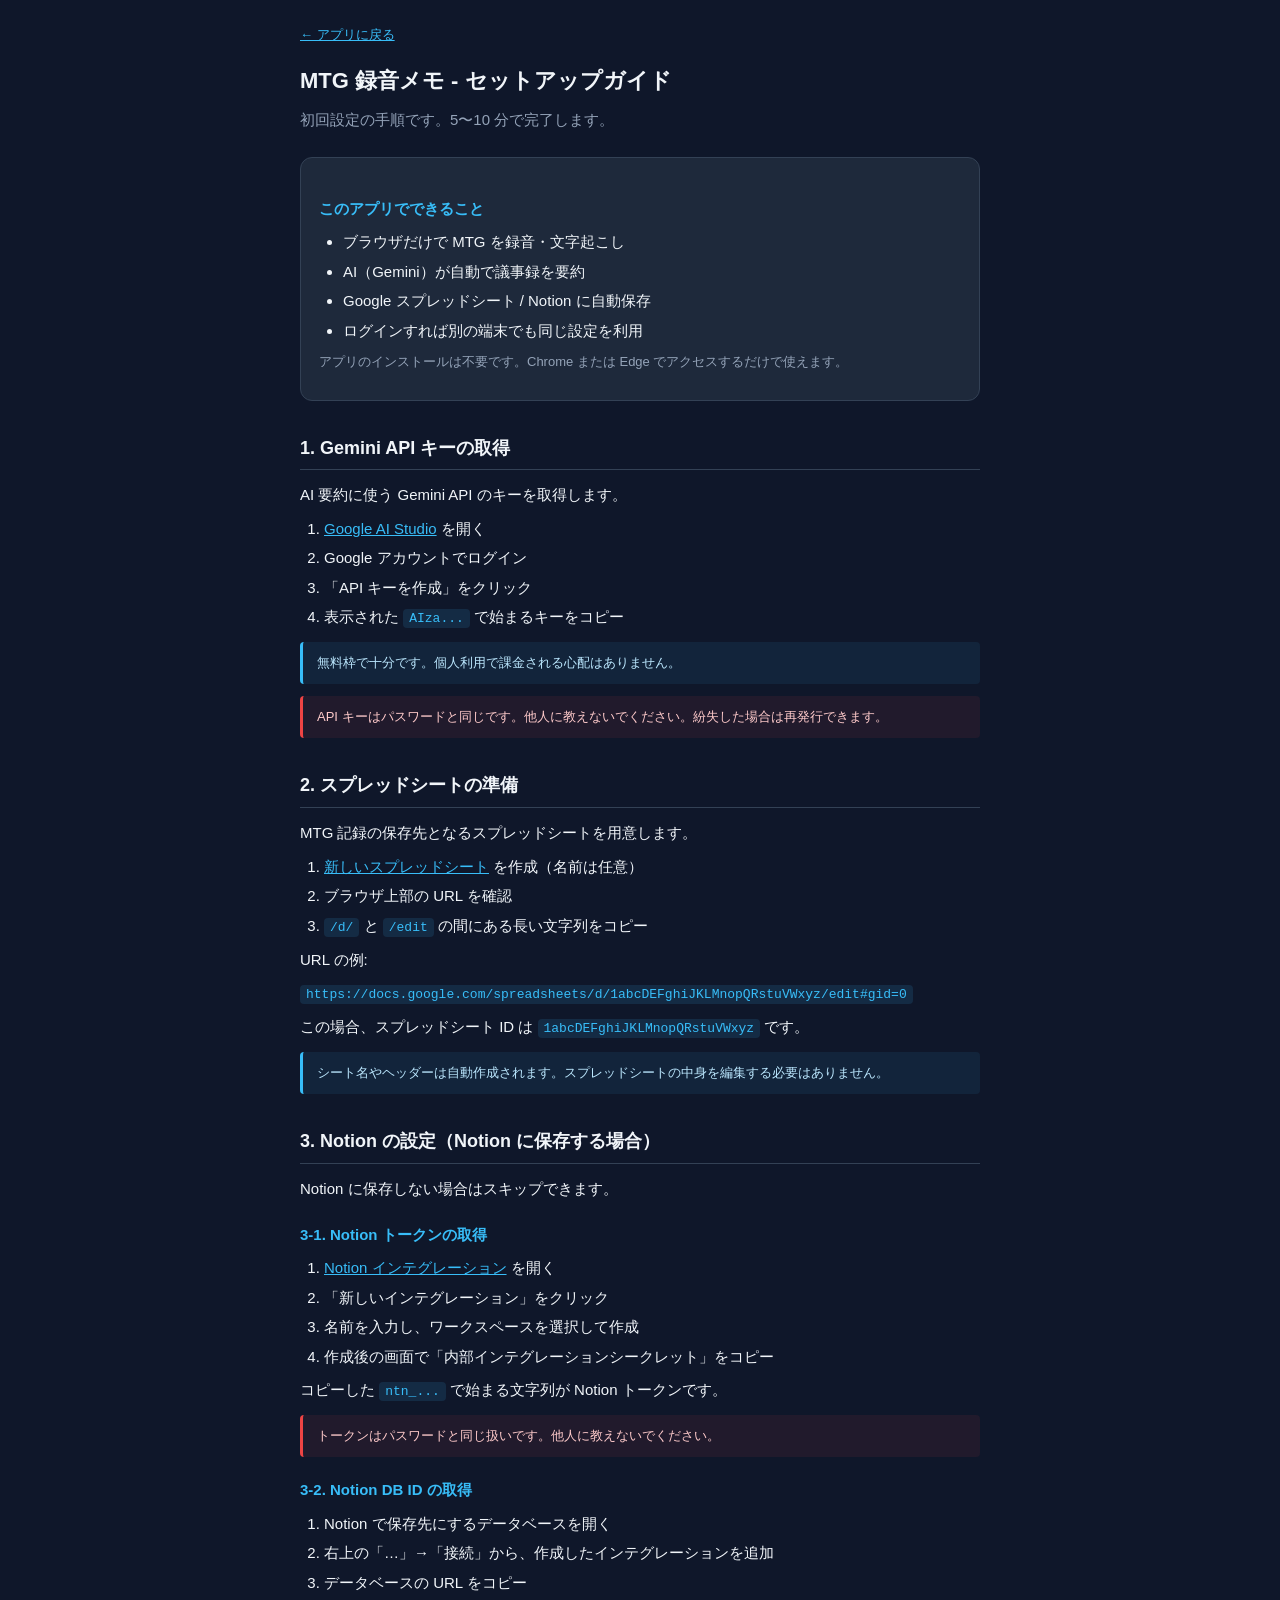
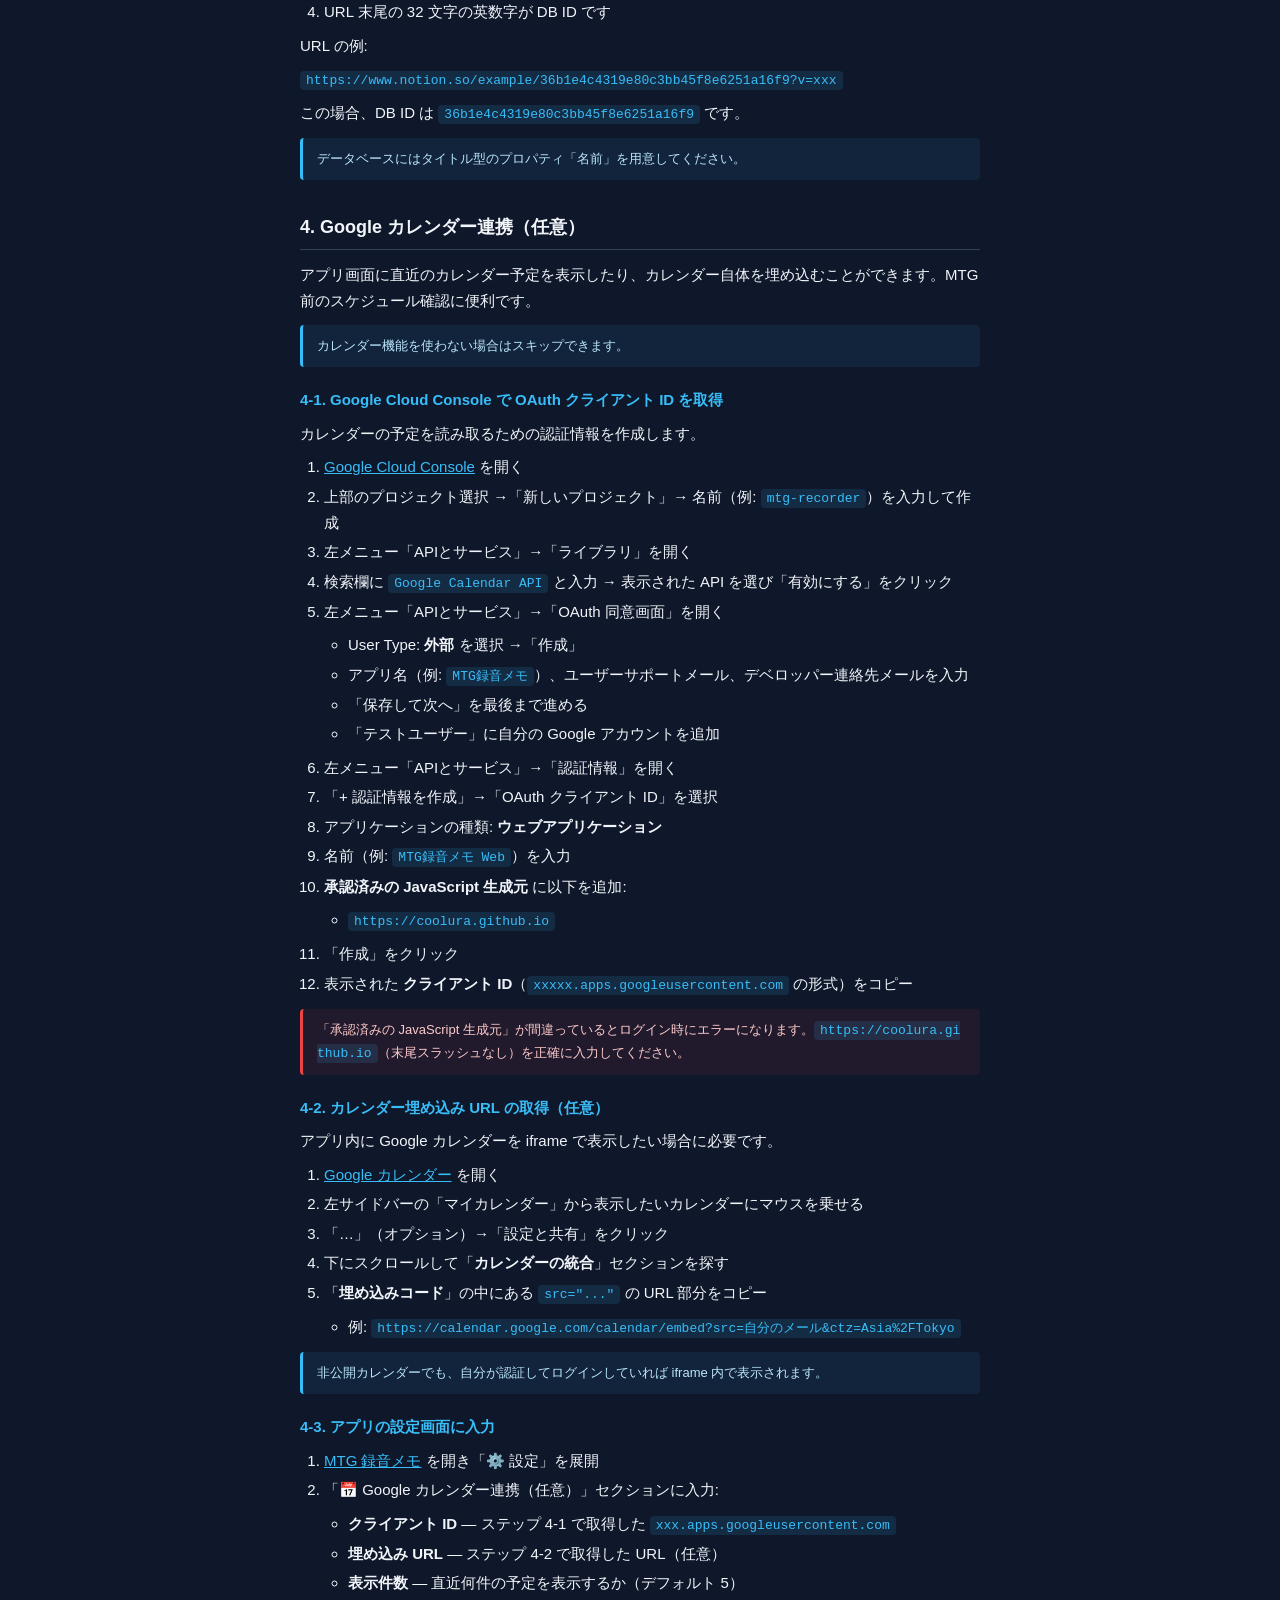
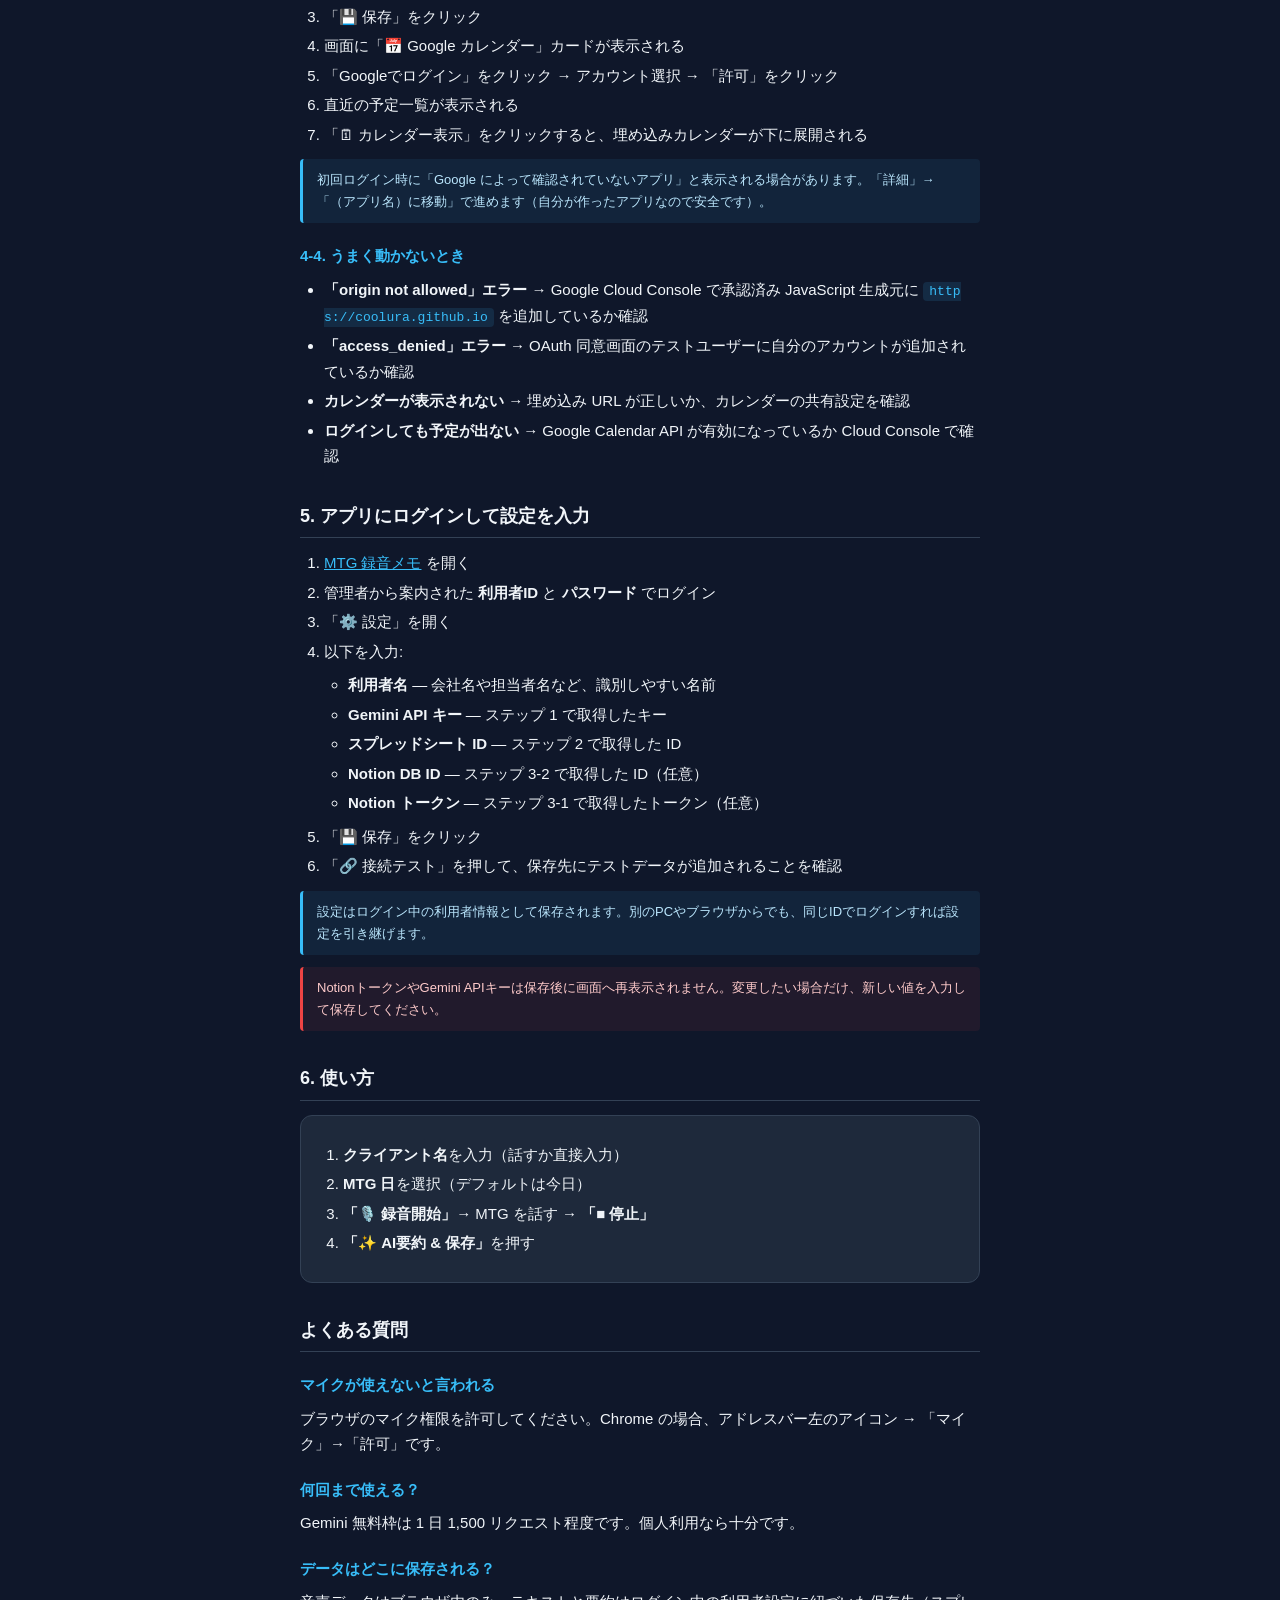
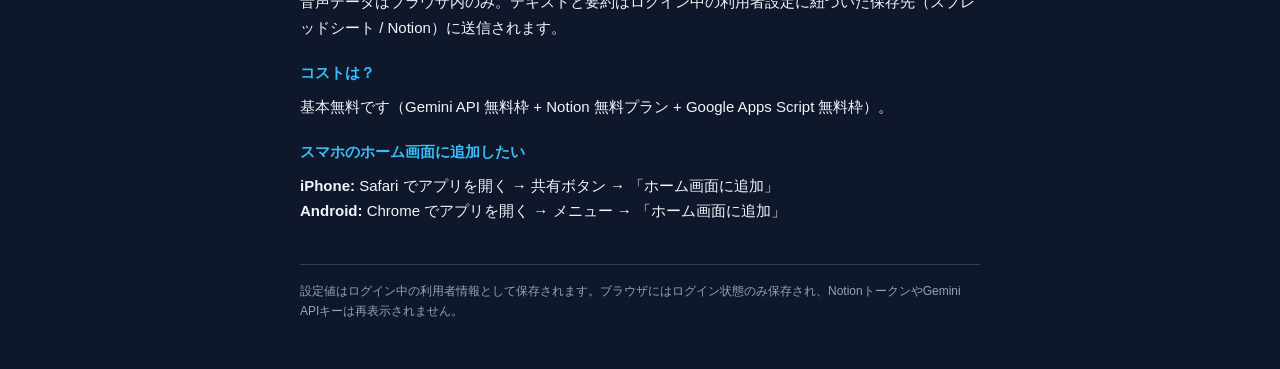
==== commit f4c55b25: "作業内容を入力" ====
--- a/guide.html
+++ b/guide.html
@@ -19,6 +19,7 @@
     <li>ブラウザだけで MTG を録音・文字起こし</li>
     <li>AI（Gemini）が自動で議事録を要約</li>
     <li>Google スプレッドシート / Notion に自動保存</li>
+    <li>ログインすれば別の端末でも同じ設定を利用</li>
   </ul>
   <p style="font-size:13px;color:var(--muted);margin-top:8px;">アプリのインストールは不要です。Chrome または Edge でアクセスするだけで使えます。</p>
 </div>
@@ -145,12 +146,14 @@
   <li><strong>ログインしても予定が出ない</strong> → Google Calendar API が有効になっているか Cloud Console で確認</li>
 </ul>
 
-<h2>5. アプリに設定を入力</h2>
+<h2>5. アプリにログインして設定を入力</h2>
 <ol>
   <li><a href="./">MTG 録音メモ</a> を開く</li>
+  <li>管理者から案内された <strong>利用者ID</strong> と <strong>パスワード</strong> でログイン</li>
   <li>「⚙️ 設定」を開く</li>
   <li>以下を入力:
     <ul>
+      <li><strong>利用者名</strong> — 会社名や担当者名など、識別しやすい名前</li>
       <li><strong>Gemini API キー</strong> — ステップ 1 で取得したキー</li>
       <li><strong>スプレッドシート ID</strong> — ステップ 2 で取得した ID</li>
       <li><strong>Notion DB ID</strong> — ステップ 3-2 で取得した ID（任意）</li>
@@ -160,6 +163,8 @@
   <li>「💾 保存」をクリック</li>
   <li>「🔗 接続テスト」を押して、保存先にテストデータが追加されることを確認</li>
 </ol>
+<div class="note">設定はログイン中の利用者情報として保存されます。別のPCやブラウザからでも、同じIDでログインすれば設定を引き継げます。</div>
+<div class="warn">NotionトークンやGemini APIキーは保存後に画面へ再表示されません。変更したい場合だけ、新しい値を入力して保存してください。</div>
 
 <h2>6. 使い方</h2>
 <div class="card">
@@ -179,7 +184,7 @@
 <p>Gemini 無料枠は 1 日 1,500 リクエスト程度です。個人利用なら十分です。</p>
 
 <h3>データはどこに保存される？</h3>
-<p>音声データはブラウザ内のみ。テキストと要約は設定した保存先（スプレッドシート / Notion）に送信されます。</p>
+<p>音声データはブラウザ内のみ。テキストと要約はログイン中の利用者設定に紐づいた保存先（スプレッドシート / Notion）に送信されます。</p>
 
 <h3>コストは？</h3>
 <p>基本無料です（Gemini API 無料枠 + Notion 無料プラン + Google Apps Script 無料枠）。</p>
@@ -189,7 +194,7 @@
 <strong>Android:</strong> Chrome でアプリを開く → メニュー → 「ホーム画面に追加」</p>
 
 <div style="margin-top:40px;padding-top:16px;border-top:1px solid var(--border);font-size:12px;color:var(--muted);">
-  設定値はすべてお使いのブラウザにのみ保存されます。外部に送信されるのは AI 要約時と保存先への送信時のみです。
+  設定値はログイン中の利用者情報として保存されます。ブラウザにはログイン状態のみ保存され、NotionトークンやGemini APIキーは再表示されません。
 </div>
 
 </div>
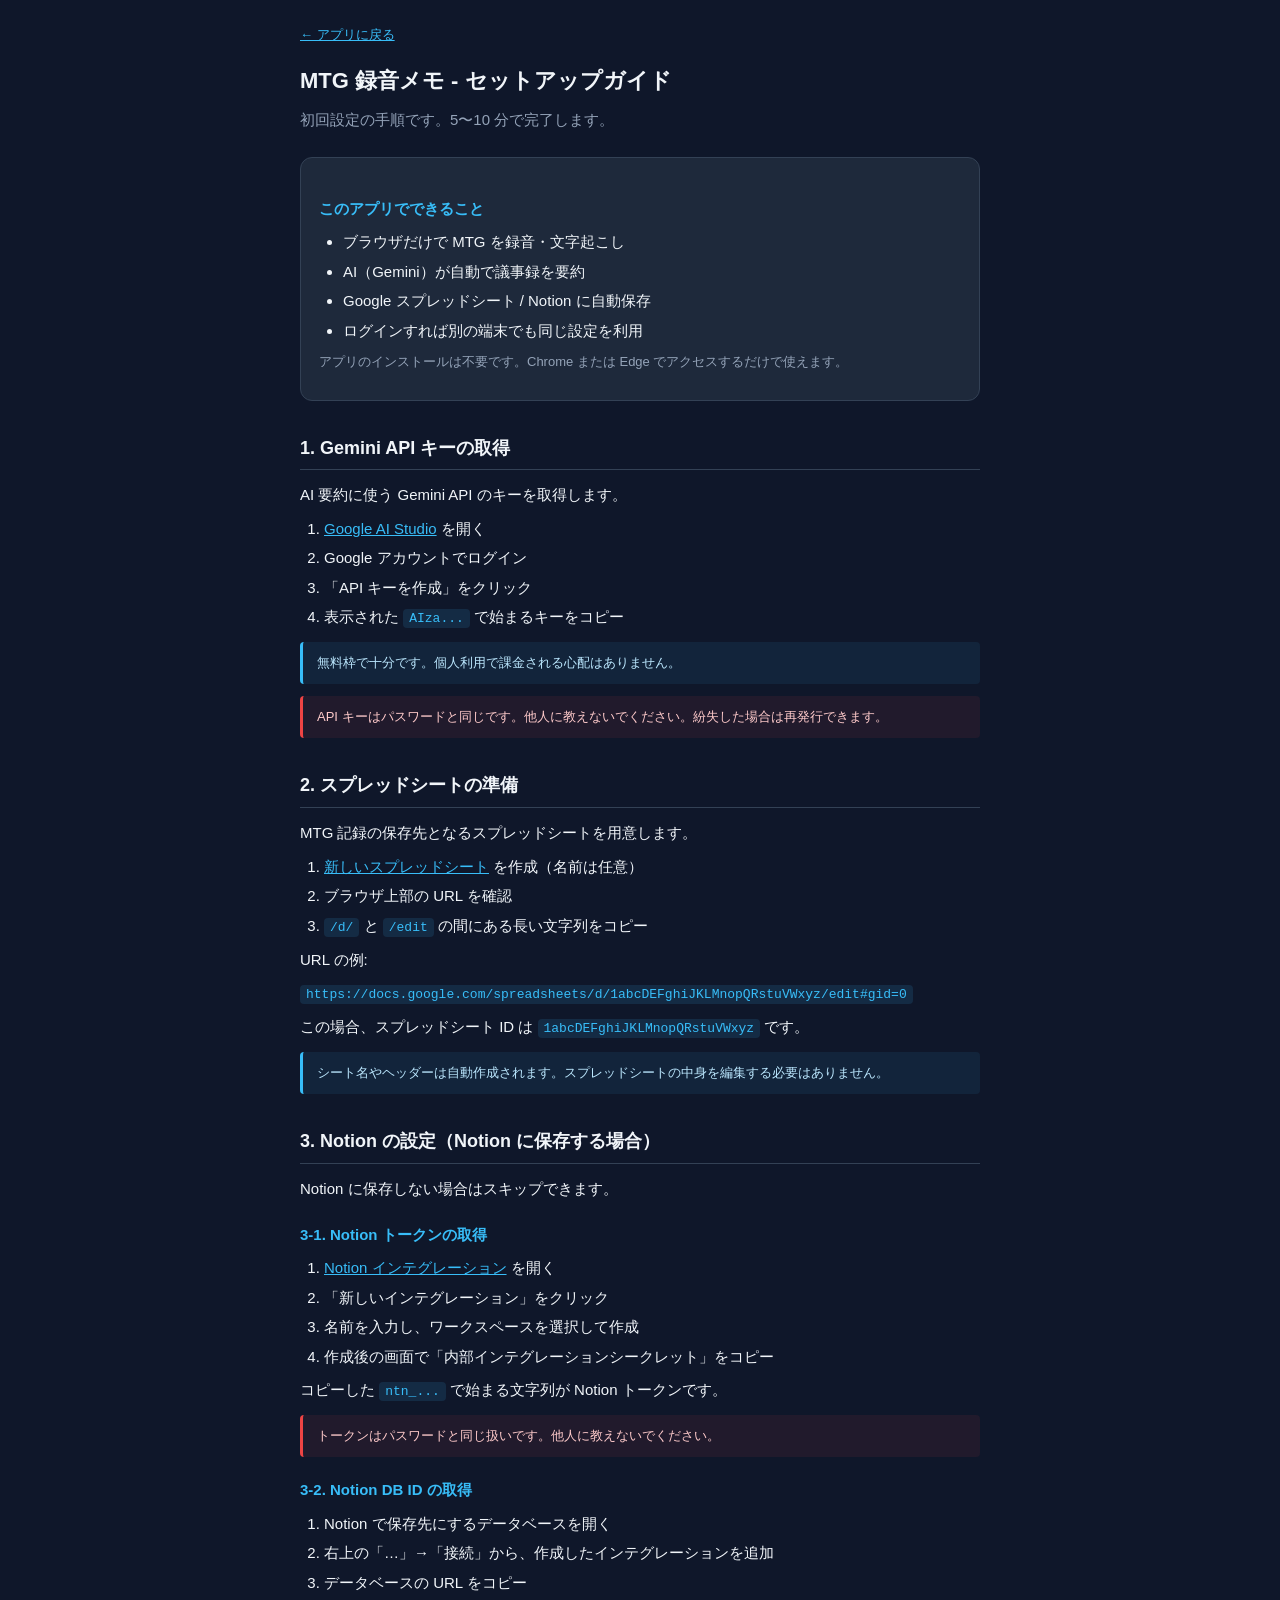
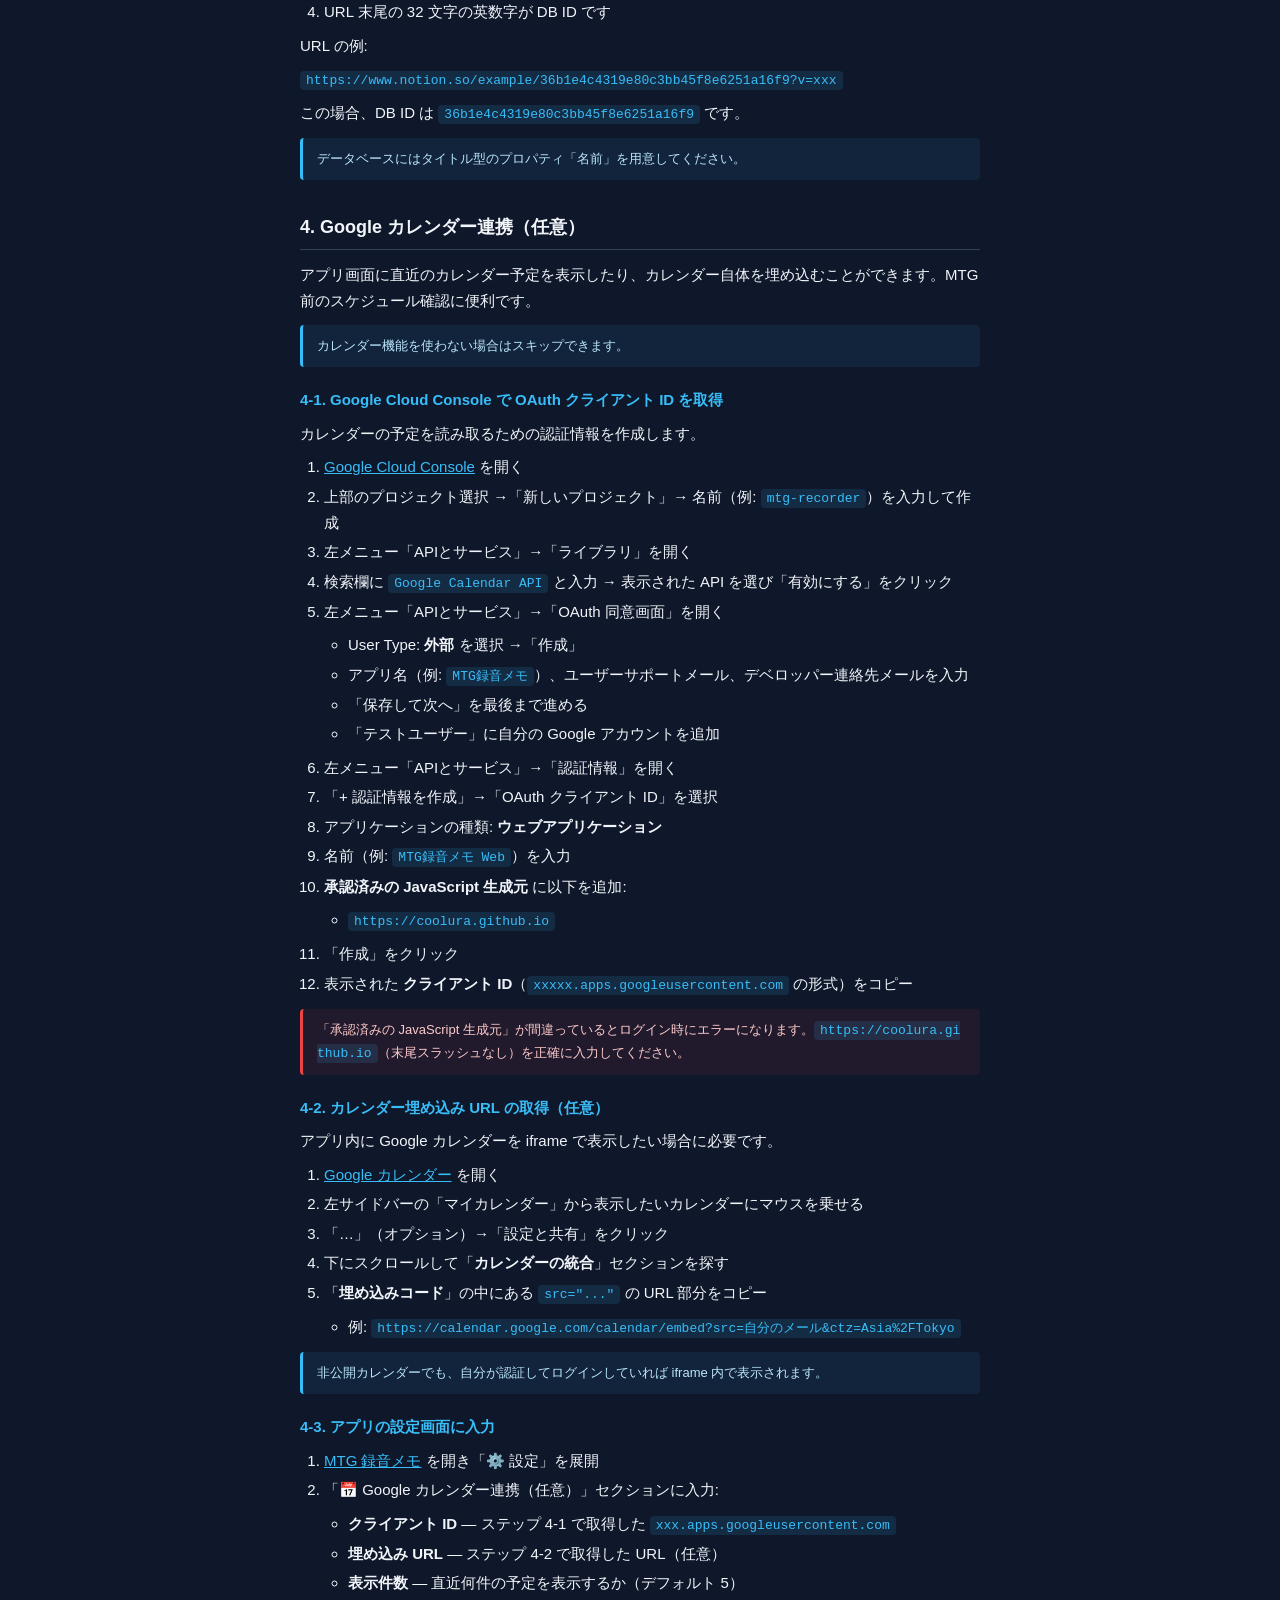
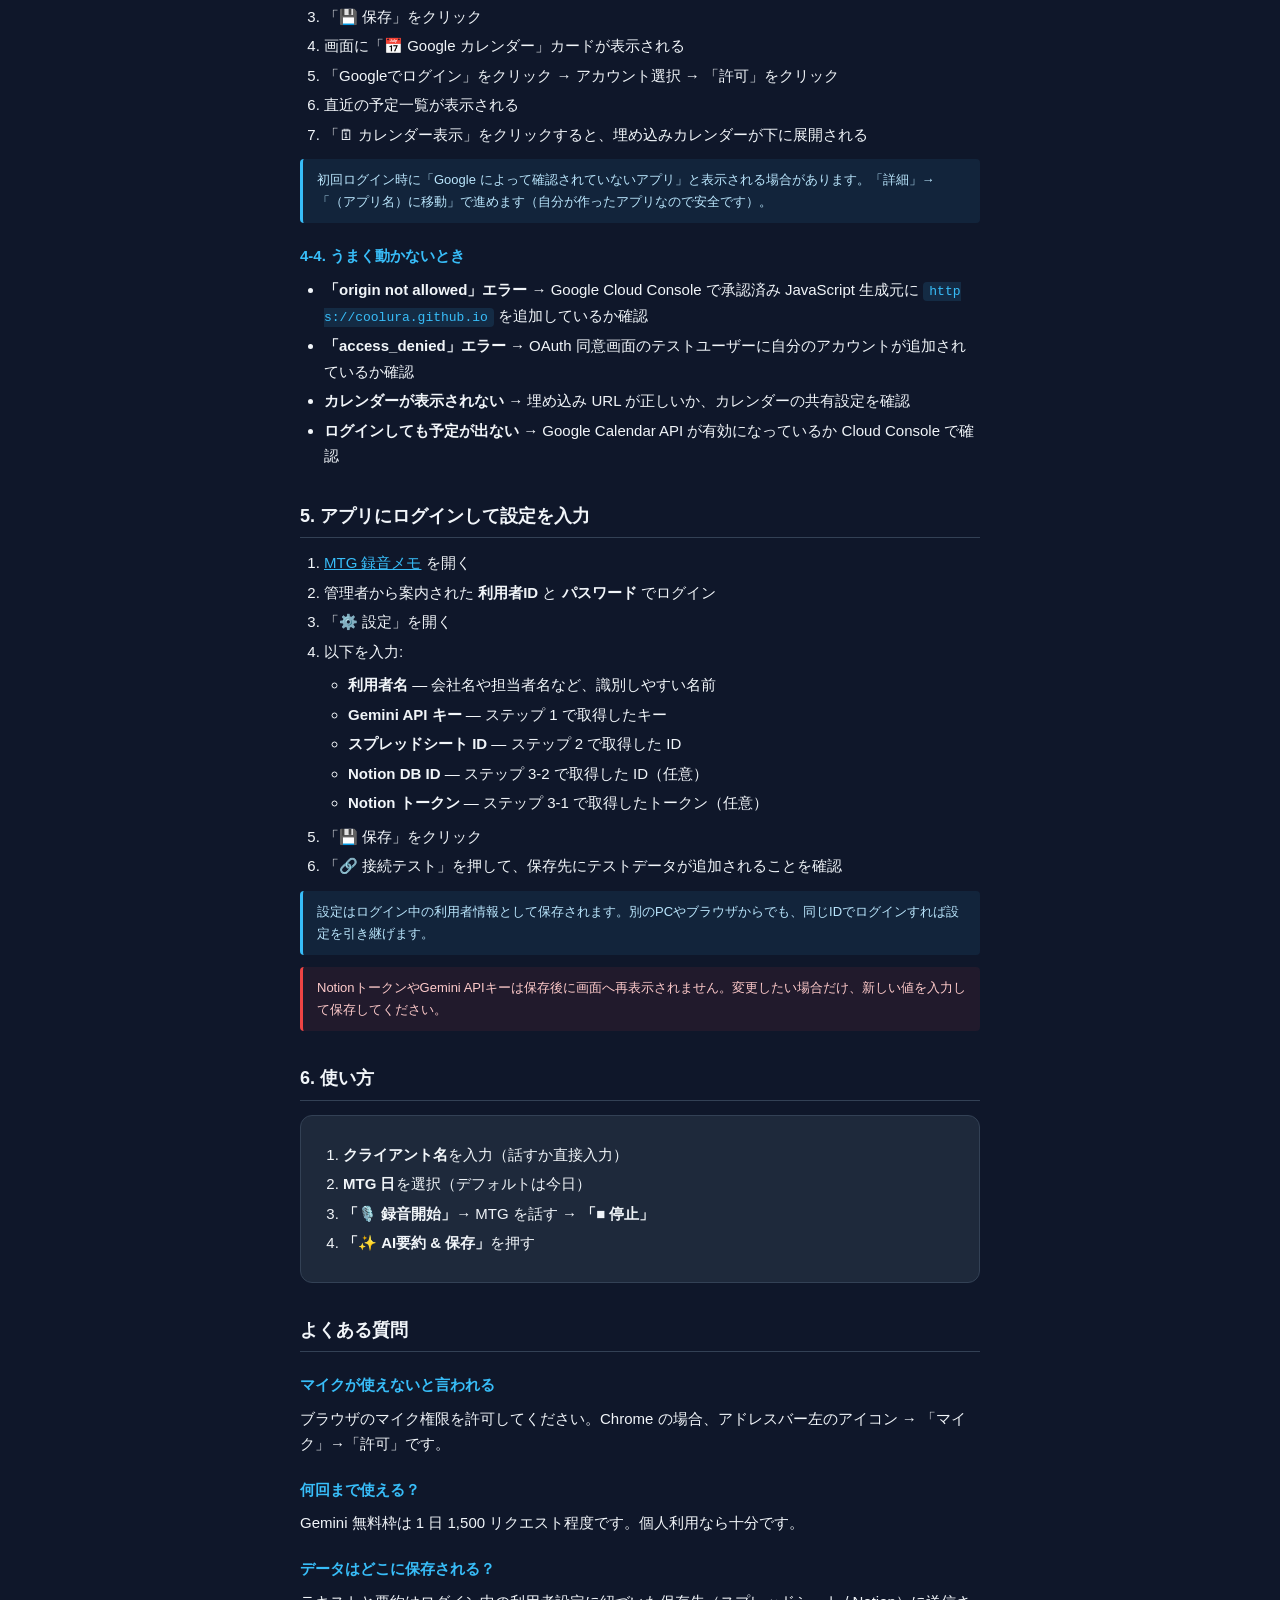
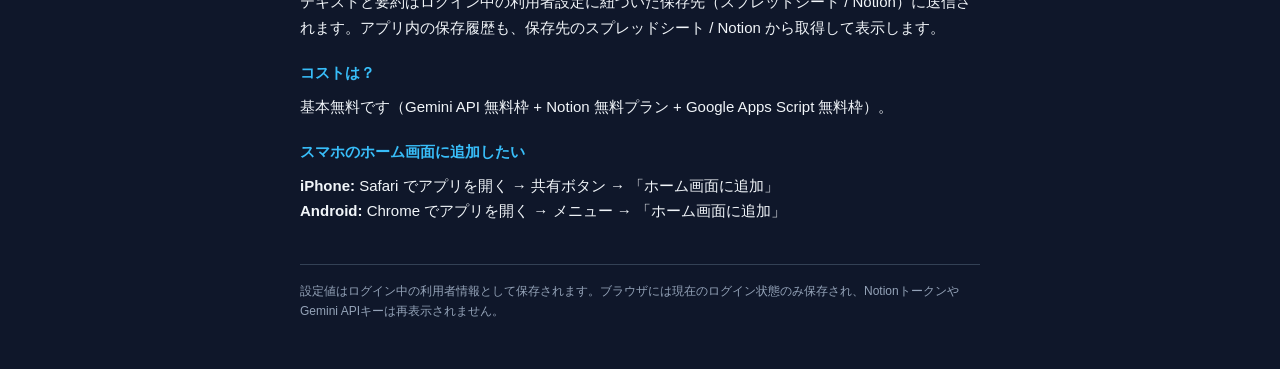
==== commit d47a285e: "作業内容を入力" ====
--- a/guide.html
+++ b/guide.html
@@ -184,7 +184,7 @@
 <p>Gemini 無料枠は 1 日 1,500 リクエスト程度です。個人利用なら十分です。</p>
 
 <h3>データはどこに保存される？</h3>
-<p>音声データはブラウザ内のみ。テキストと要約はログイン中の利用者設定に紐づいた保存先（スプレッドシート / Notion）に送信されます。</p>
+<p>テキストと要約はログイン中の利用者設定に紐づいた保存先（スプレッドシート / Notion）に送信されます。アプリ内の保存履歴も、保存先のスプレッドシート / Notion から取得して表示します。</p>
 
 <h3>コストは？</h3>
 <p>基本無料です（Gemini API 無料枠 + Notion 無料プラン + Google Apps Script 無料枠）。</p>
@@ -194,7 +194,7 @@
 <strong>Android:</strong> Chrome でアプリを開く → メニュー → 「ホーム画面に追加」</p>
 
 <div style="margin-top:40px;padding-top:16px;border-top:1px solid var(--border);font-size:12px;color:var(--muted);">
-  設定値はログイン中の利用者情報として保存されます。ブラウザにはログイン状態のみ保存され、NotionトークンやGemini APIキーは再表示されません。
+  設定値はログイン中の利用者情報として保存されます。ブラウザには現在のログイン状態のみ保存され、NotionトークンやGemini APIキーは再表示されません。
 </div>
 
 </div>
--- a/style.css
+++ b/style.css
@@ -127,7 +127,7 @@
 .saving-done-btn { margin-top: 18px; width: 100%; background: var(--accent); color: #0f172a; border: 0; padding: 12px; font-size: 14px; font-weight: 700; border-radius: 8px; cursor: pointer; display: none; }
 .saving-done-btn.show { display: block; }
 
-/* ===== 録音履歴リスト ===== */
+/* ===== 保存履歴リスト ===== */
 .list-top { display: flex; justify-content: space-between; align-items: center; margin-bottom: 12px; flex-wrap: wrap; gap: 8px; }
 .list-top h2 { font-size: 16px; }
 .search { background: #0f172a; border: 1px solid var(--border); border-radius: 8px; padding: 7px 11px; color: var(--text); font-size: 13px; width: 170px; }
@@ -149,6 +149,14 @@
 
 .btn-ghost { background: transparent; color: var(--text); border: 1px solid var(--border); padding: 8px 14px; font-size: 13px; border-radius: 6px; cursor: pointer; }
 .btn-ghost:hover { opacity: .8; }
+.link-row { display: flex; gap: 6px; flex-wrap: wrap; margin-top: 8px; }
+.btn-link {
+  display: inline-flex; align-items: center; gap: 4px;
+  color: var(--accent); border: 1px solid var(--border);
+  border-radius: 6px; padding: 6px 10px; font-size: 12px;
+  text-decoration: none;
+}
+.btn-link:hover { opacity: .85; }
 
 .notice { background: rgba(239,68,68,.1); border: 1px solid var(--danger); color: #fecaca; padding: 10px 12px; border-radius: 8px; margin-bottom: 12px; font-size: 13px; }
 .info   { background: rgba(56,189,248,.1); border: 1px solid var(--accent); color: #bae6fd; padding: 10px 12px; border-radius: 8px; margin-bottom: 12px; font-size: 13px; line-height: 1.5; }
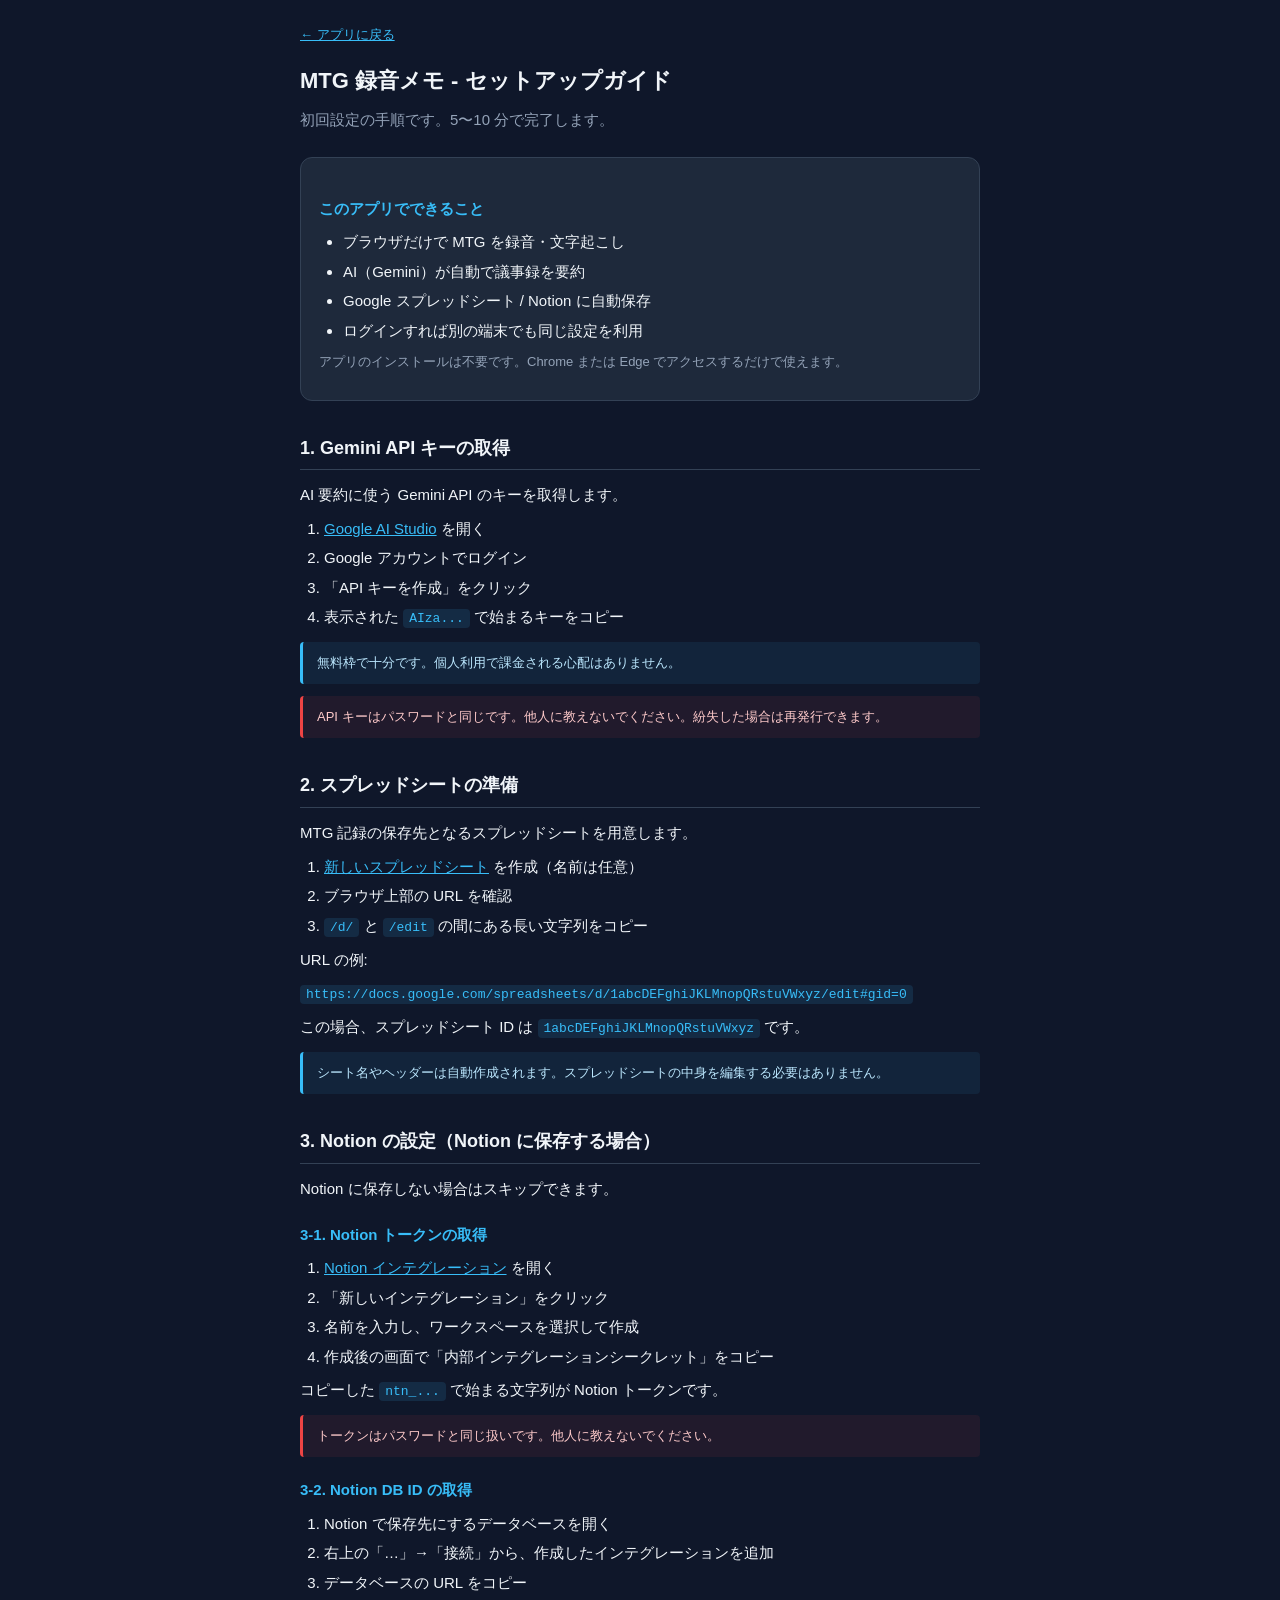
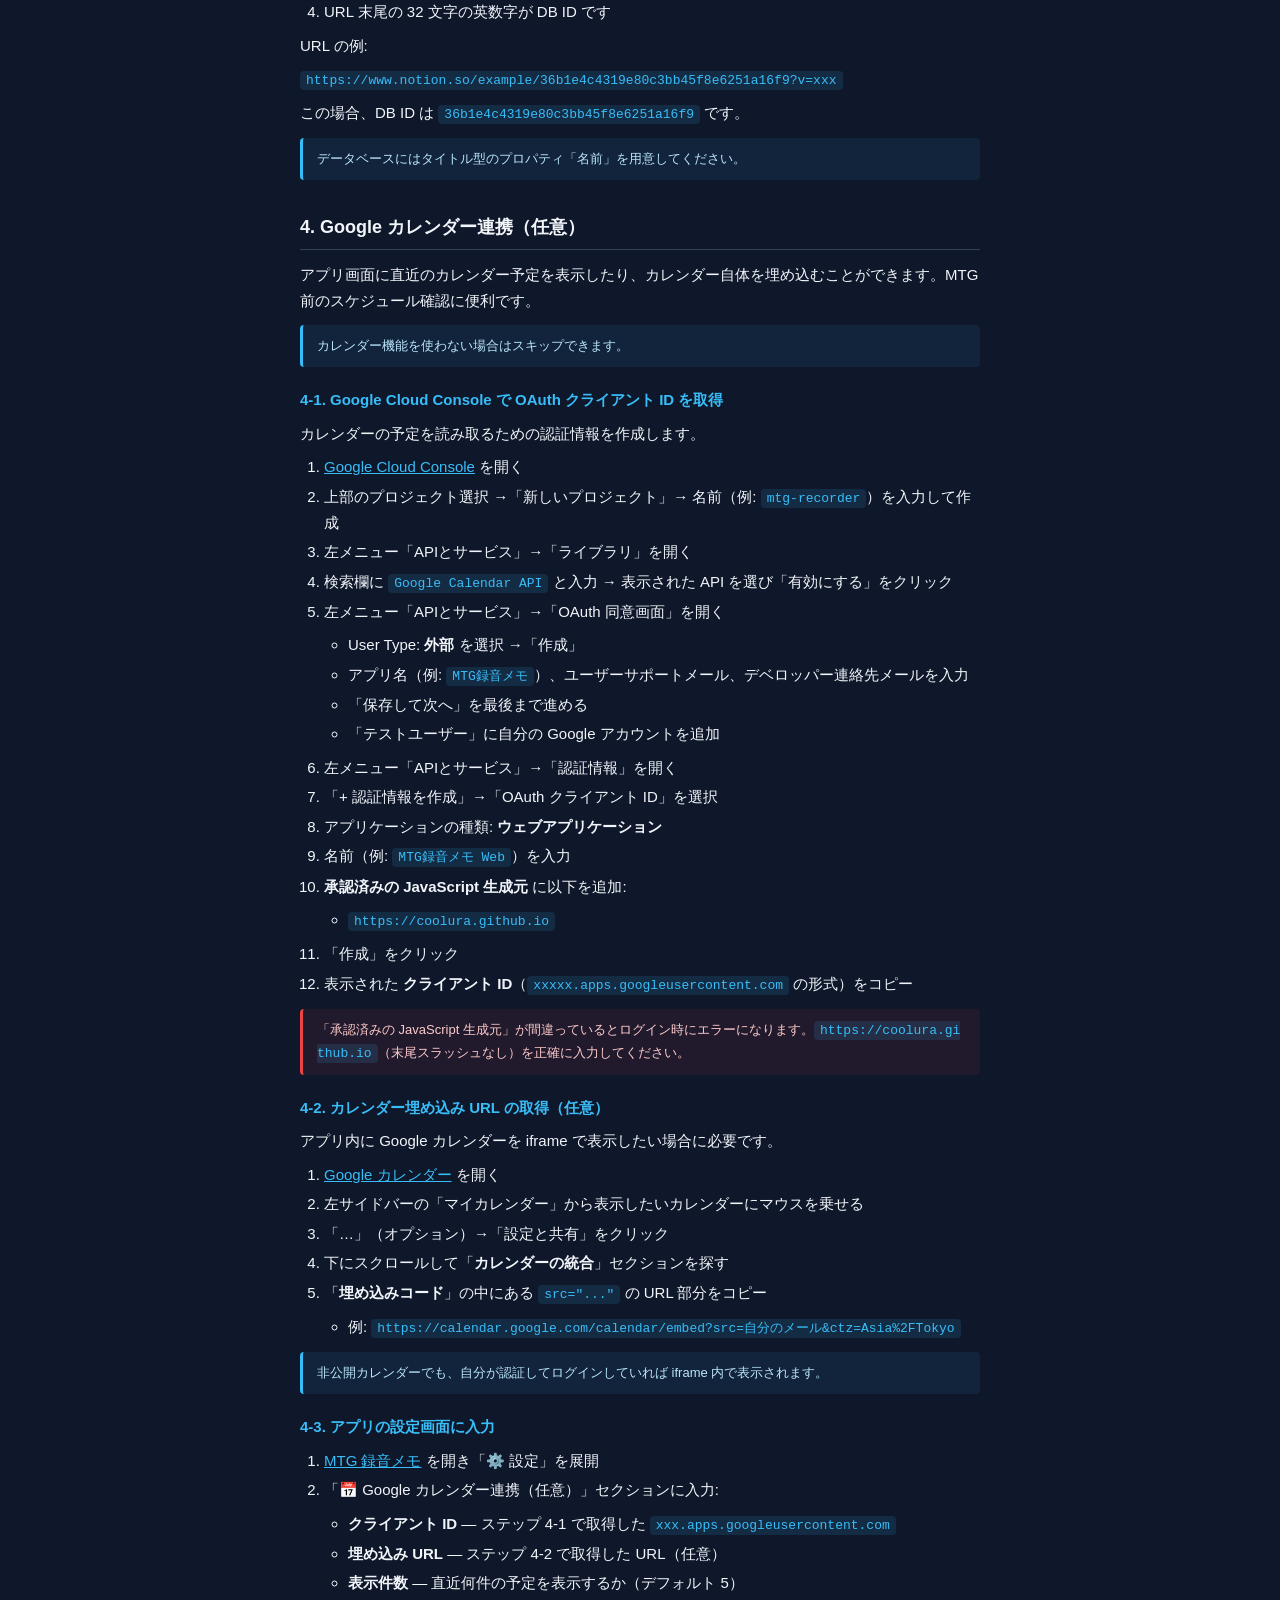
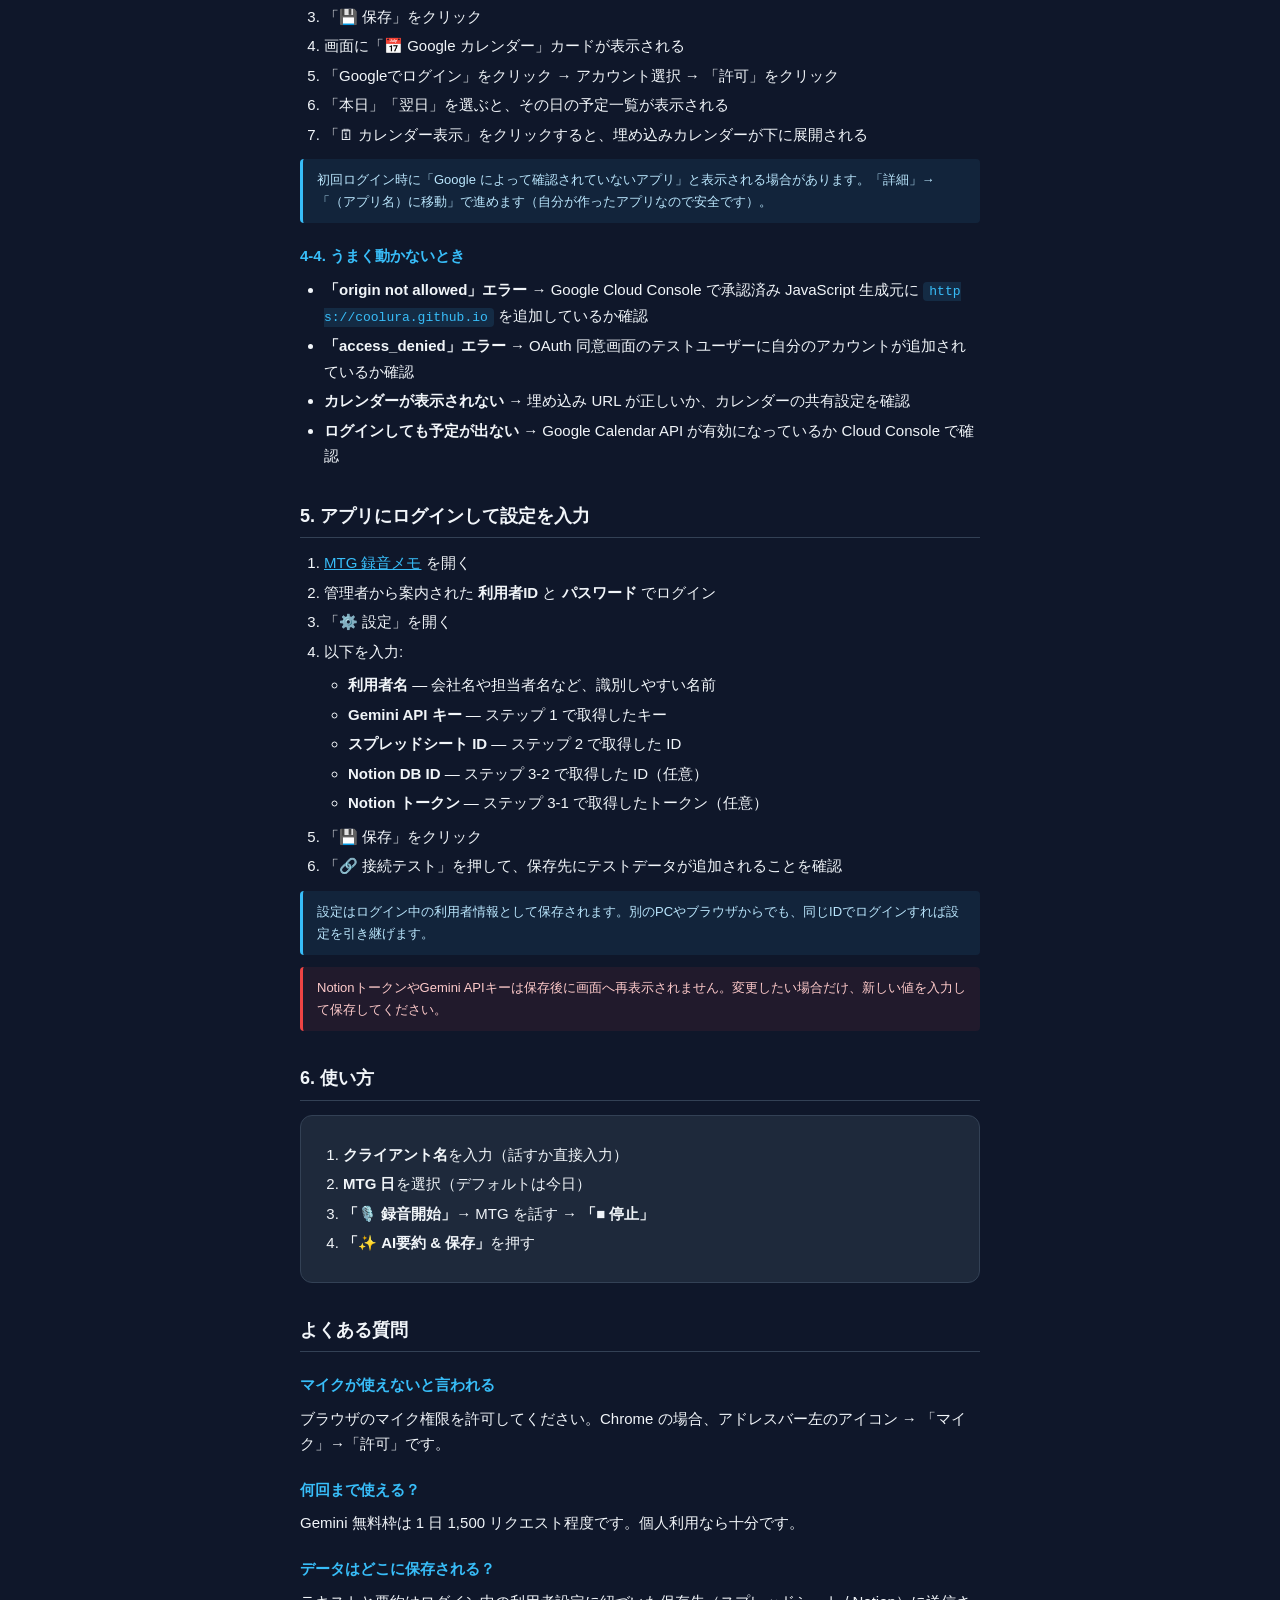
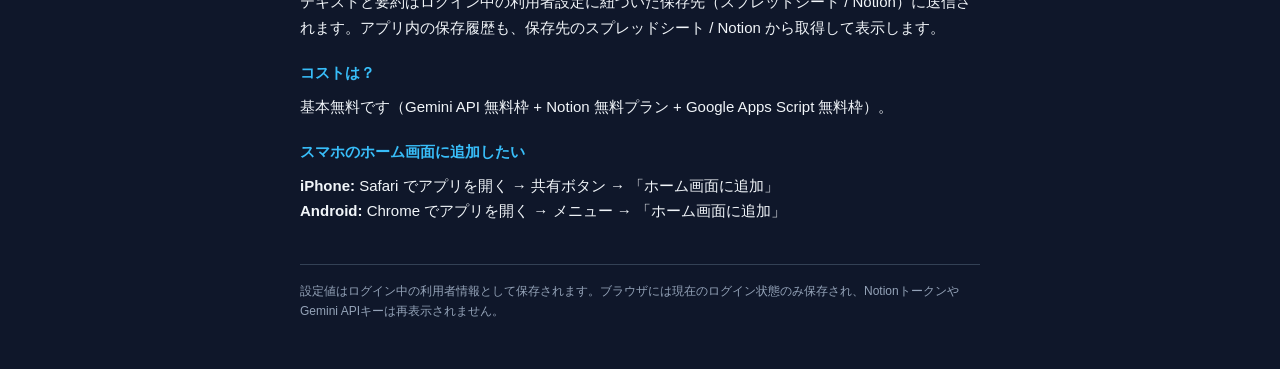
==== commit 87a11367: "作業内容を入力" ====
--- a/guide.html
+++ b/guide.html
@@ -133,7 +133,7 @@
   <li>「💾 保存」をクリック</li>
   <li>画面に「📅 Google カレンダー」カードが表示される</li>
   <li>「Googleでログイン」をクリック → アカウント選択 → 「許可」をクリック</li>
-  <li>直近の予定一覧が表示される</li>
+  <li>「本日」「翌日」を選ぶと、その日の予定一覧が表示される</li>
   <li>「🗓 カレンダー表示」をクリックすると、埋め込みカレンダーが下に展開される</li>
 </ol>
 <div class="note">初回ログイン時に「Google によって確認されていないアプリ」と表示される場合があります。「詳細」→「（アプリ名）に移動」で進めます（自分が作ったアプリなので安全です）。</div>
--- a/style.css
+++ b/style.css
@@ -215,6 +215,7 @@
 .client-group-header:first-child { margin-top: 0; }
 
 /* ===== Google カレンダー ===== */
+.cal-day-toggle { display: flex; gap: 4px; margin-bottom: 10px; }
 .cal-events { display: flex; flex-direction: column; gap: 8px; }
 .cal-event {
   background: #0f172a; border: 1px solid var(--border);
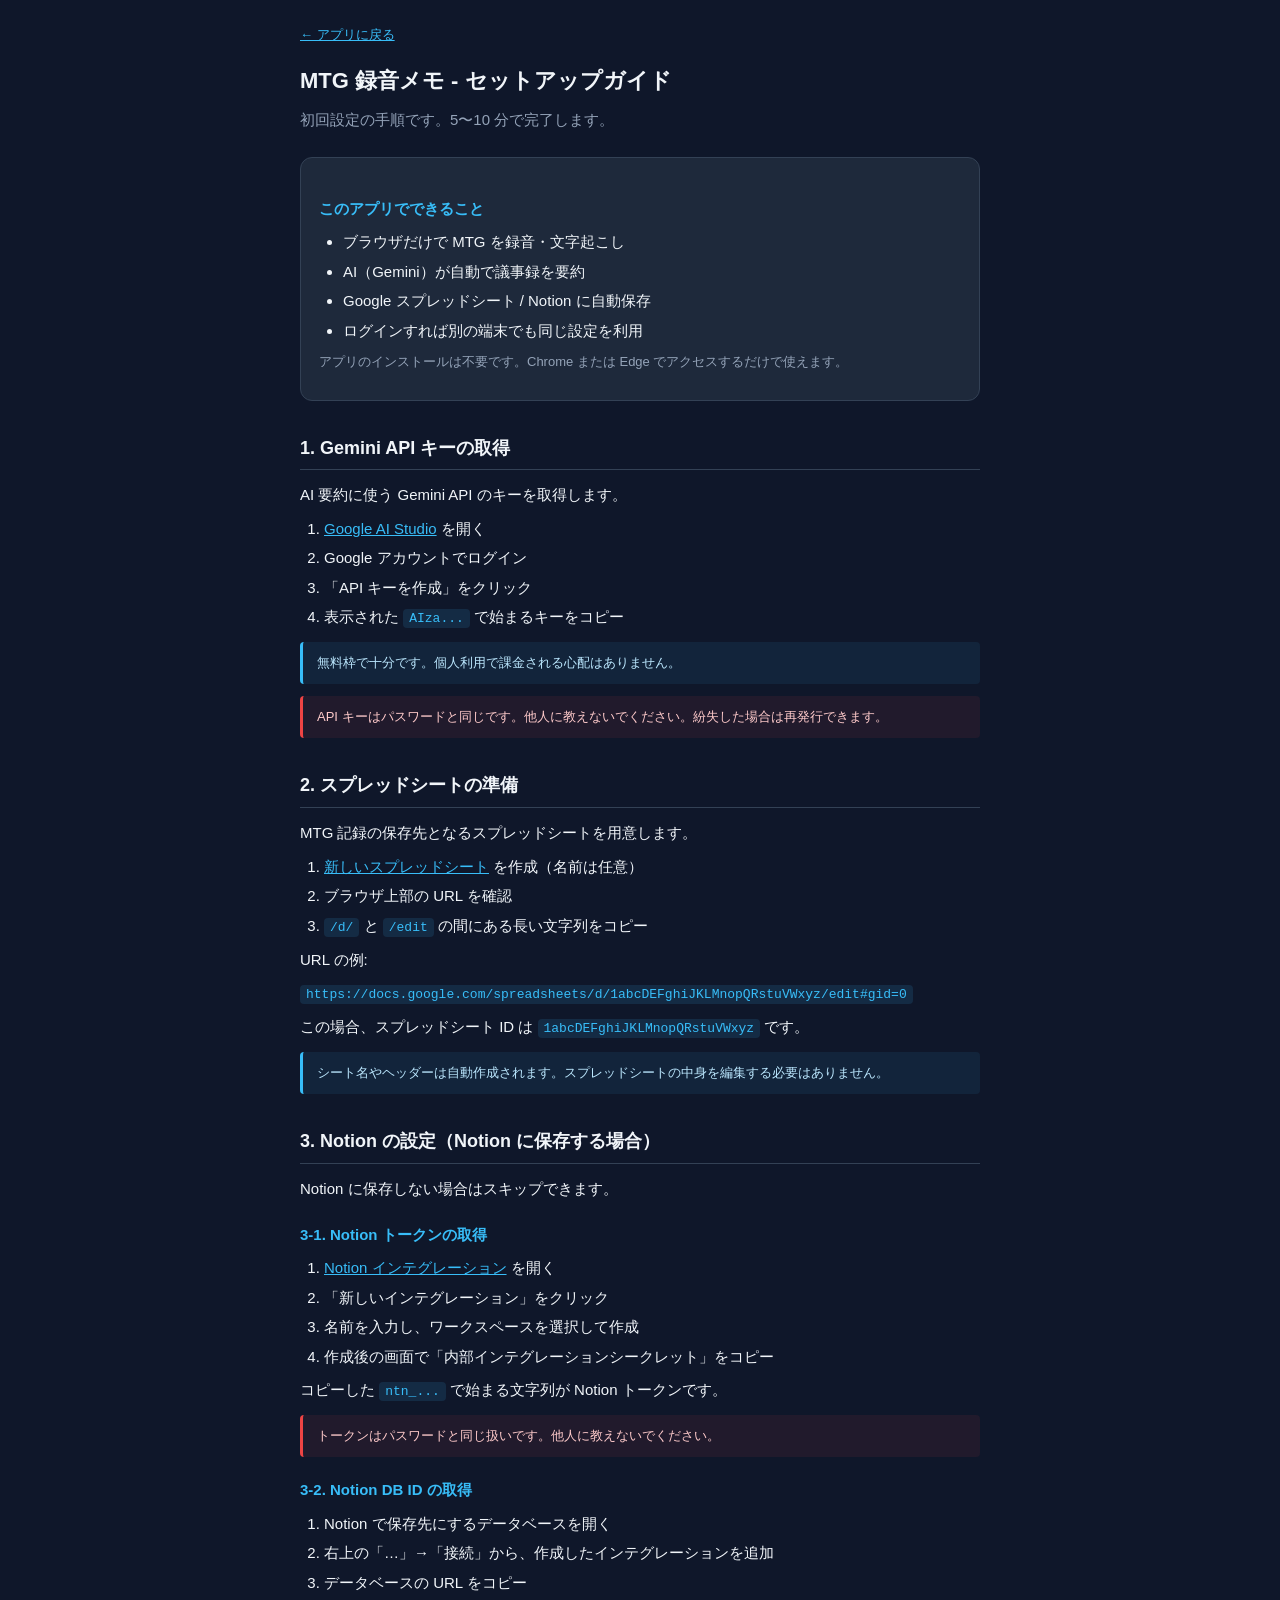
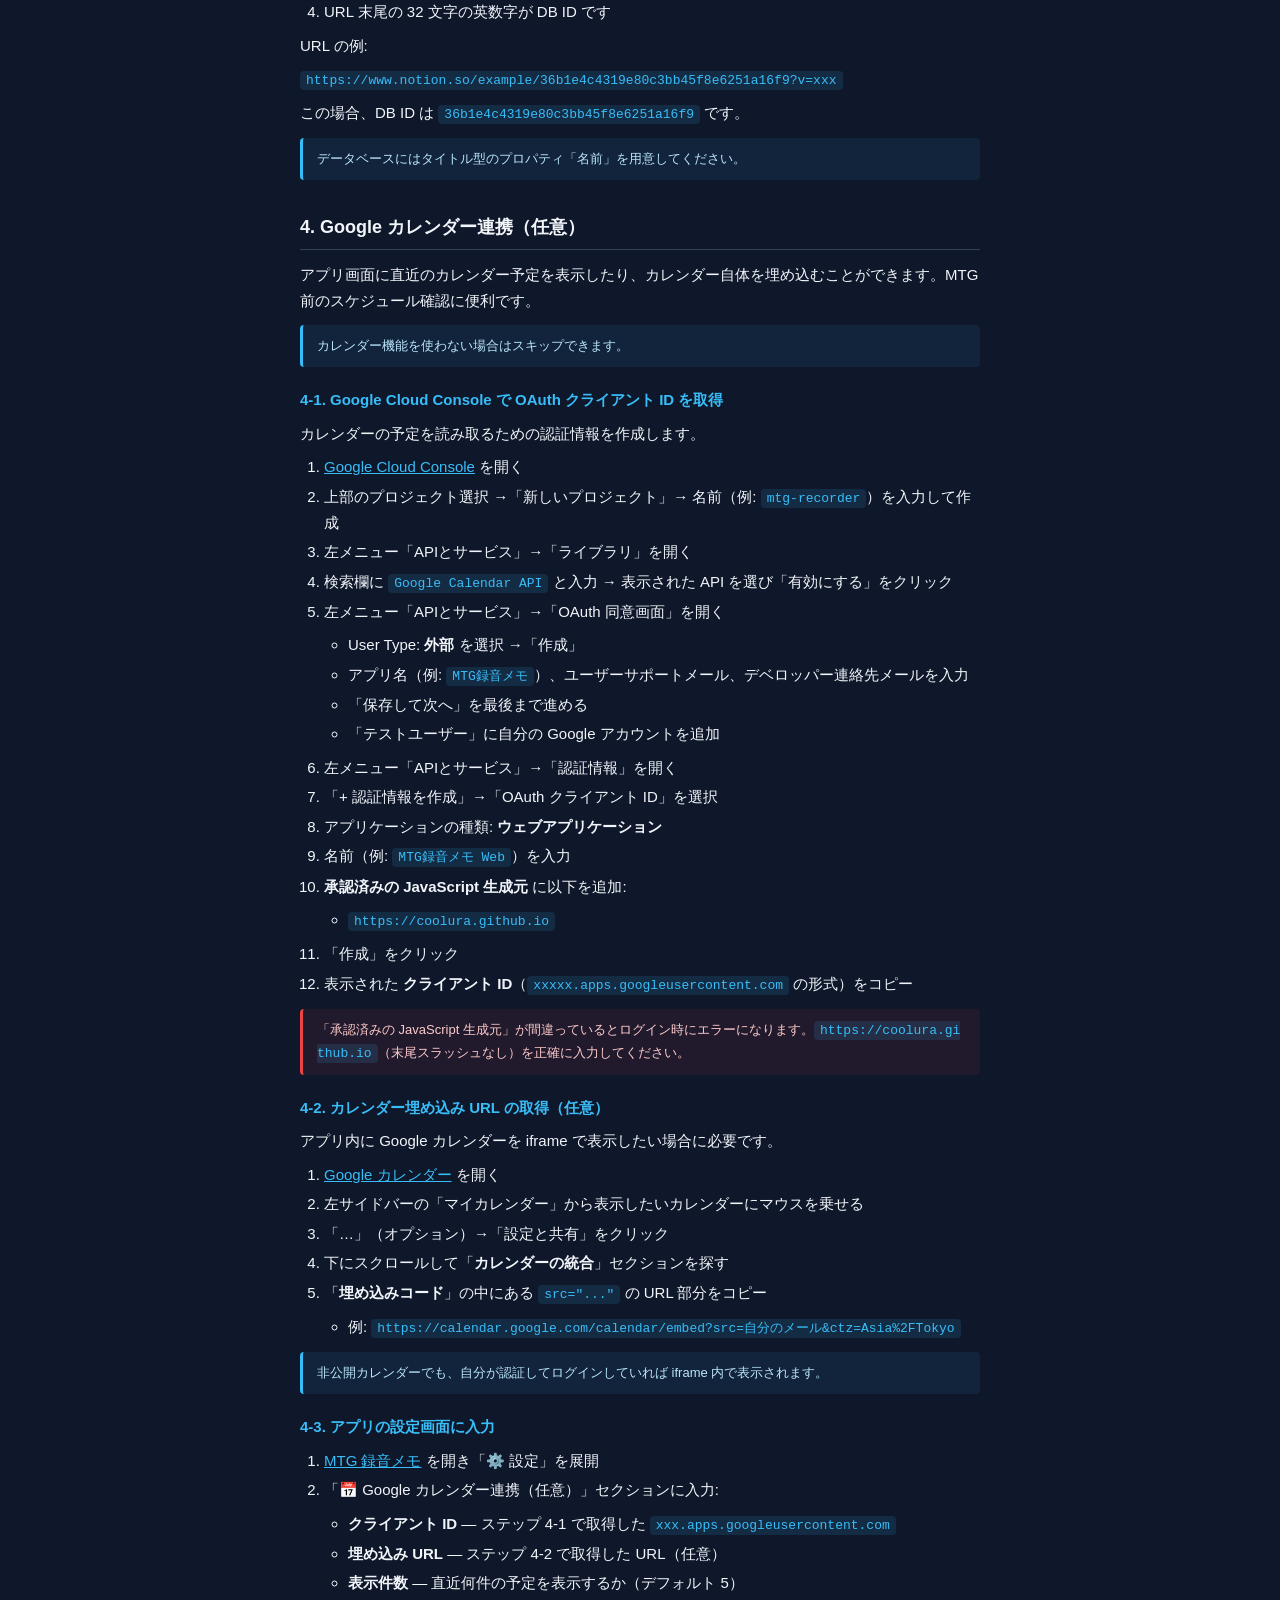
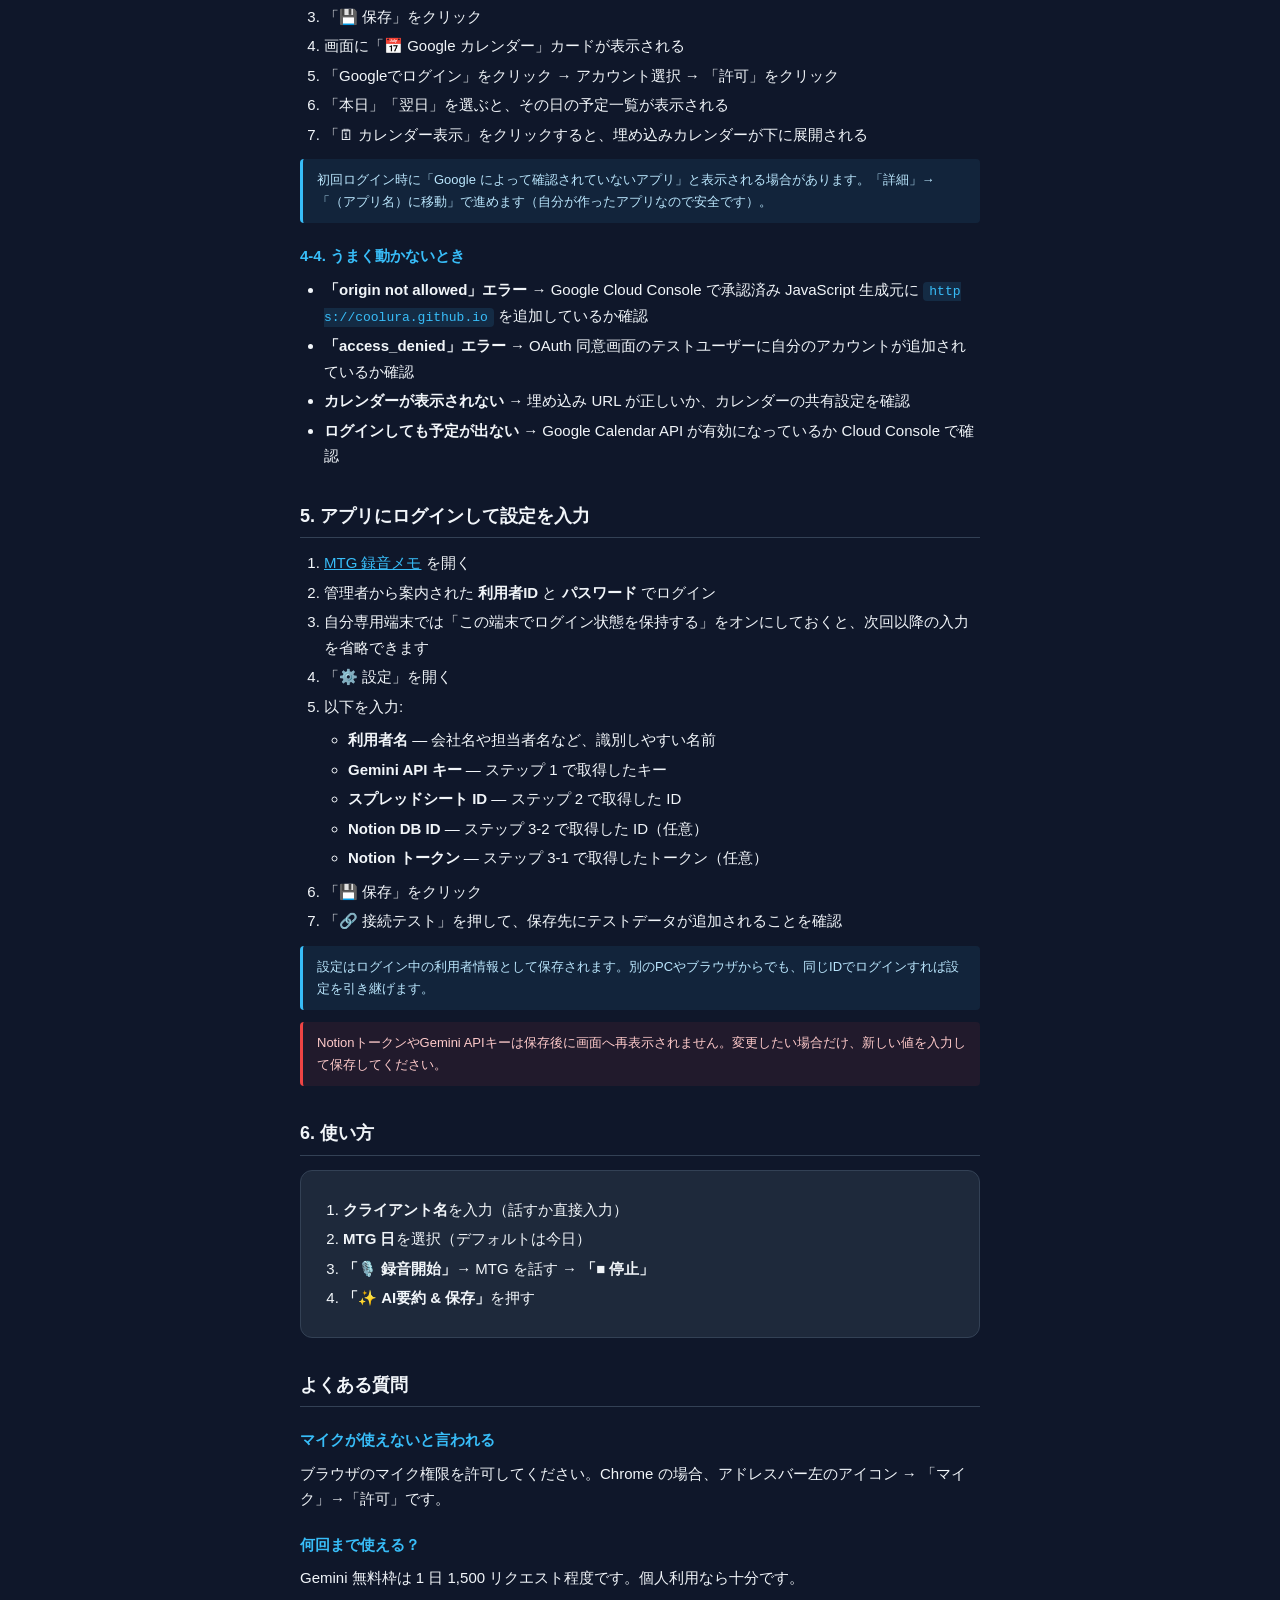
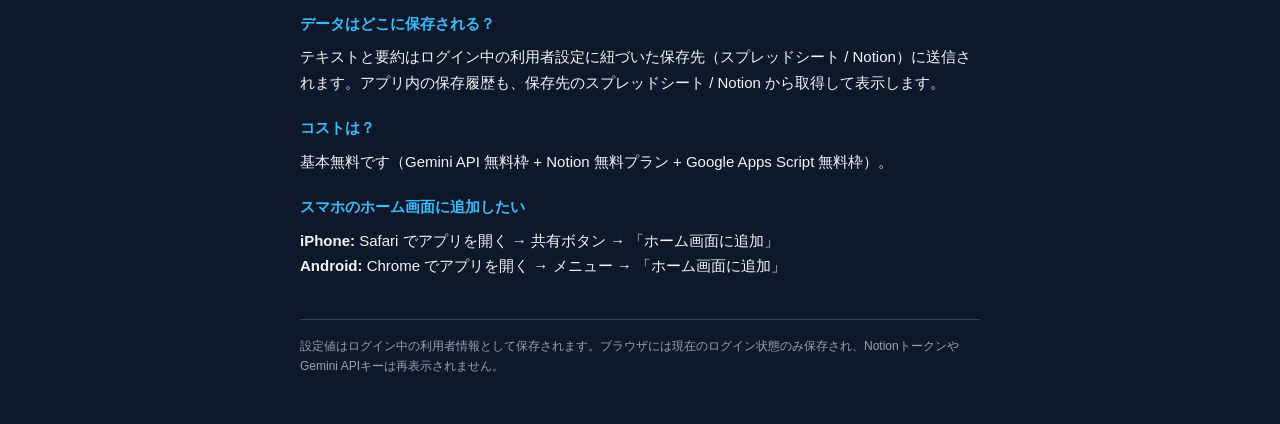
==== commit 871fb7c4: "作業内容を入力" ====
--- a/guide.html
+++ b/guide.html
@@ -150,6 +150,7 @@
 <ol>
   <li><a href="./">MTG 録音メモ</a> を開く</li>
   <li>管理者から案内された <strong>利用者ID</strong> と <strong>パスワード</strong> でログイン</li>
+  <li>自分専用端末では「この端末でログイン状態を保持する」をオンにしておくと、次回以降の入力を省略できます</li>
   <li>「⚙️ 設定」を開く</li>
   <li>以下を入力:
     <ul>
--- a/style.css
+++ b/style.css
@@ -174,6 +174,11 @@
 .flash.show { opacity: 1; }
 .set-note { font-size: 11px; color: var(--muted); margin-top: 6px; line-height: 1.5; }
 .set-label { font-size: 12px; color: var(--muted); margin-bottom: 4px; display: block; }
+.remember-row {
+  display: flex; align-items: center; gap: 8px;
+  color: var(--muted); font-size: 13px; margin: -4px 0 12px;
+}
+.remember-row input { margin: 0; }
 
 /* ===== 一時停止ボタン ===== */
 .pause-btn {
